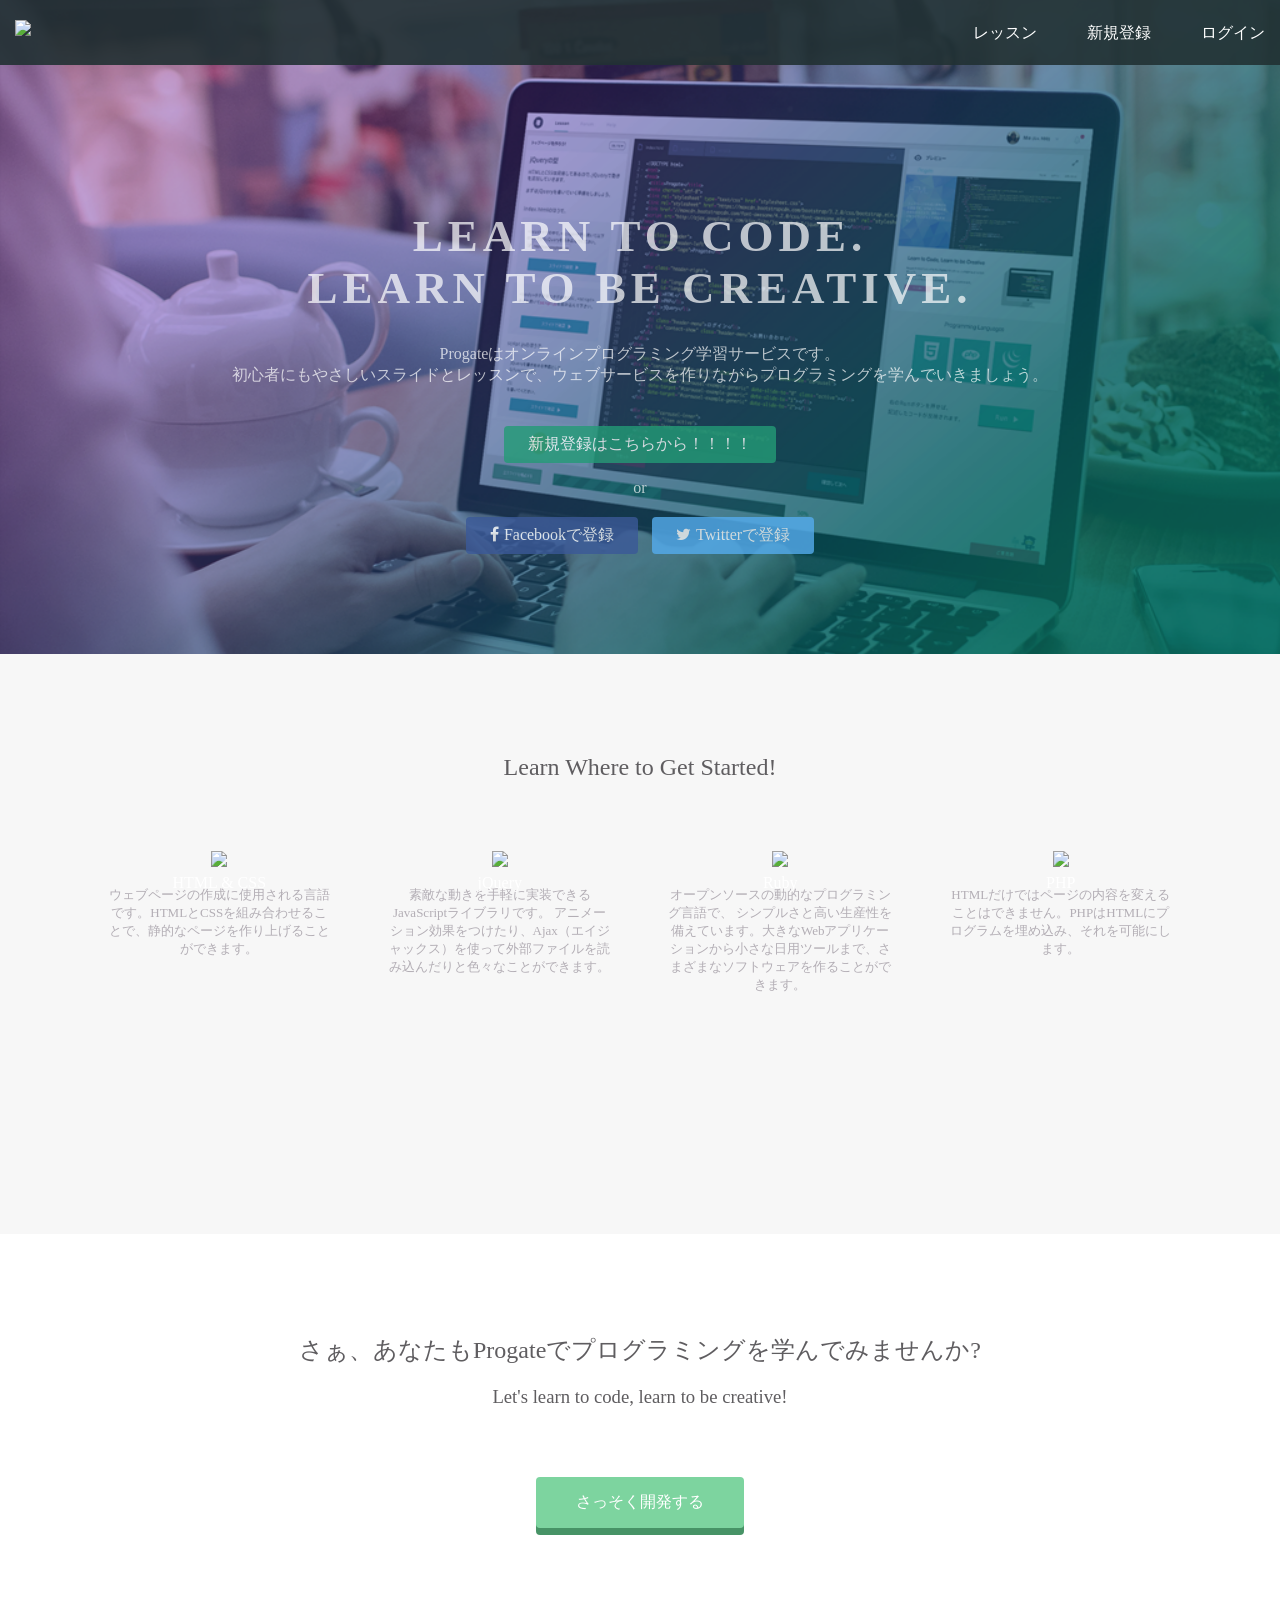
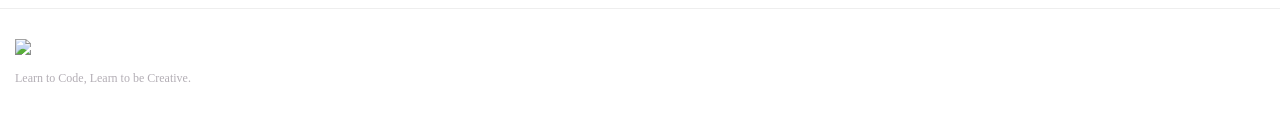
==== index.html @ eccff1e9 "Update index.html" ====
<!DOCTYPE html>
<html>
<head>
  <meta charset="utf-8">
  <meta name="viewport" content="width=device-width, initial-scale=1.0">
  <title>Progate</title>
  <link href="https://maxcdn.bootstrapcdn.com/font-awesome/4.7.0/css/font-awesome.min.css" rel="stylesheet" integrity="sha384-wvfXpqpZZVQGK6TAh5PVlGOfQNHSoD2xbE+QkPxCAFlNEevoEH3Sl0sibVcOQVnN" crossorigin="anonymous">
  <link rel="stylesheet" type="text/css" href="stylesheet.css">
</head>
<body>
  <header>
    <div class="container">
      <div class="header-left">
        <img class="logo" src="https://prog-8.com/images/html/advanced/main_logo.png">
      </div>
      <span class="fa fa-bars menu-icon"></span>
      <div class="header-right">
        <a href="#">レッスン</a>
        <a href="#">新規登録</a>
        <a href="#" class="login">ログイン</a>
      </div>
    </div>
  </header>
  <div class="top-wrapper">
    <div class="container">
      <h1>LEARN TO CODE.<br>LEARN TO BE CREATIVE.</h1>
      <p>Progateはオンラインプログラミング学習サービスです。<br>初心者にもやさしいスライドとレッスンで、ウェブサービスを作りながらプログラミングを学んでいきましょう。</p>
      <div class="btn-wrapper">
        <a href="#" class="btn signup">新規登録はこちらから！！！！</a>
        <p>or</p>
        <a href="#" class="btn facebook"><span class="fa fa-facebook"></span>Facebookで登録</a>
        <a href="#" class="btn twitter"><span class="fa fa-twitter"></span>Twitterで登録</a>
      </div>
    </div>
  </div>
  <div class="lesson-wrapper">
    <div class="container">
      <div class="heading">
        <h2>Learn Where to Get Started!</h2>
      </div>
      <div class="lessons">
        <div class="lesson">
          <div class="lesson-icon">
            <img src="https://prog-8.com/images/html/advanced/html.png">
            <p>HTML & CSS</p>
          </div>
          <p class="text-contents">ウェブページの作成に使用される言語です。HTMLとCSSを組み合わせることで、静的なページを作り上げることができます。</p>
        </div>
        <div class="lesson">
          <div class="lesson-icon">
            <img src="https://prog-8.com/images/html/advanced/jQuery.png">
            <p>jQuery</p>
          </div>
          <p class="text-contents">素敵な動きを手軽に実装できるJavaScriptライブラリです。 アニメーション効果をつけたり、Ajax（エイジャックス）を使って外部ファイルを読み込んだりと色々なことができます。</p>
        </div>
        <div class="lesson">
          <div class="lesson-icon">
            <img src="https://prog-8.com/images/html/advanced/ruby.png">
            <p>Ruby</p>
          </div>
          <p class="text-contents">オープンソースの動的なプログラミング言語で、 シンプルさと高い生産性を備えています。大きなWebアプリケーションから小さな日用ツールまで、さまざまなソフトウェアを作ることができます。</p>
        </div>
        <div class="lesson">
          <div class="lesson-icon">
            <img src="https://prog-8.com/images/html/advanced/php.png">
            <p>PHP</p>
          </div>
          <p class="text-contents">HTMLだけではページの内容を変えることはできません。PHPはHTMLにプログラムを埋め込み、それを可能にします。</p>
        </div>
      </div>
      <div class="clear"></div>
    </div>
  </div>
  <div class="message-wrapper">
    <div class="container">
      <div class="heading">
        <h2>さぁ、あなたもProgateでプログラミングを学んでみませんか?</h2>
        <h3>Let's learn to code, learn to be creative!</h3>
      </div>
      <span class="btn message">さっそく開発する</span>
    </div>
  </div>
  <footer>
    <div class="container">
      <img src="https://prog-8.com/images/html/advanced/footer_logo.png">
      <p>Learn to Code, Learn to be Creative.</p>
    </div>
  </footer>
</body>
</html>
---- stylesheet.css ----
* {
  box-sizing: border-box;
}

body {
  margin: 0;
  font-family: "Hiragino Kaku Gothic ProN";
}

a {
  text-decoration: none;
}

.container {
  width: 100%;
  padding: 0 15px;
  margin: 0 auto;
}

.top-wrapper {
  padding: 180px 0 100px 0;
  background-image: url(top.png);
  background-size: cover;
  color: white;
  text-align: center;
}

.top-wrapper h1 {
  opacity: 0.7;
  font-size: 45px;
  letter-spacing: 5px;
}

.top-wrapper p {
  opacity: 0.7;
  font-size: 16px;
  margin-bottom: 40px;
}

.btn-wrapper {
  text-align: center;
}

.btn-wrapper p {
  margin-bottom: 20px;
}

.signup {
  background-color: #239b76;
}

.facebook {
  background-color: #3b5998;
  margin-right: 10px;
}

.twitter {
  background-color: #55acee;
}

.btn {
  padding: 8px 24px;
  color: white;
  display: inline-block;
  opacity: 0.8;
  border-radius: 4px;
  text-align: center;
}

.btn:hover {
  opacity: 1;
}

.fa {
  margin-right: 5px;
}

header {
  height: 65px;
  width: 100%;
  background-color: rgba(34,49,52,0.9);
  position :fixed;
  top: 0;
  z-index: 10;
}

.logo {
  width: 124px;
  margin-top: 20px;
}

.header-left {
  float: left;
}

.header-right {
  float: right;
  margin-right: -25px;
}

.header-right a {
  line-height: 65px;
  padding: 0 25px;
  color: white;
  display: block;
  float: left;
  transition: all 0.5s;
}

.header-right a:hover {
  background-color: rgba(255,255,255,0.3);
}

.lesson-wrapper {
  height: 580px;
  padding-bottom: 80px;
  padding-left: 5%;
  padding-right: 5%;
  background-color: #f7f7f7;
  text-align: center;
}

.heading {
  padding-top: 80px;
  padding-bottom: 50px;
  color: #5f5d60;
}

.heading h2 {
  font-weight: normal;
}

.lesson {
  float: left;
  width: 25%;
}

.lesson-icon {
  position: relative;
}

.lesson-icon p {
  position: absolute;
  top: 37%;
  width: 100%;
  color: white;
}

.text-contents {
  width: 80%;
  display: inline-block;
  margin-top: 15px;
  font-size: 13px;
  color: #b3aeb5;
}

.heading h3 {
  font-weight: normal;
}

.message-wrapper {
  border-bottom: 1px solid #eee;
  padding-bottom: 80px;
  text-align: center;
}

.message {
  padding: 15px 40px;
  background-color: #5dca88;
  cursor: pointer;
  box-shadow: 0px 7px #1a7940;
}

.message:active {
  position: relative;
  top: 7px;
  box-shadow: none;
}

footer img {
  width: 125px;
}

footer p {
  color: #b3aeb5;
  font-size: 12px;
}

footer {
  padding-top: 30px;
  padding-bottom: 20px;
}

.menu-icon {
  color: white;
  float: right;
  font-size: 25px;
  padding: 21px 0;
  display: none;
}

.clear {
  clear: left;
}

@media all and (max-width: 1000px) {
  .lesson {
    width: 50%;
    margin-bottom: 50px;
  }

  .lesson-wrapper {
    height: 990px;
  }

  footer {
    text-align: center;
  }
}

@media all and (max-width: 750px) {
  .top-wrapper h1 {
    font-size: 32px;
  }

  .heading h2 {
    font-size: 20px;
  }
}

@media all and (max-width: 670px) {
  .header-right {
    display: none;
  }

  .menu-icon {
    display: block;
  }

  .top-wrapper .btn {
    width: 100%;
  }

  .twitter {
    margin-top: 10px;
  }

  .top-wrapper {
    text-align: left;
  }

  .top-wrapper h1 {
    font-size: 24px;
  }

  .top-wrapper p {
    font-size: 14px;
  }

  .lesson {
    width: 100%;
  }

  .lesson-wrapper {
    height: 1700px;
  }

  .message-wrapper .btn {
    width: 100%;
  }
}
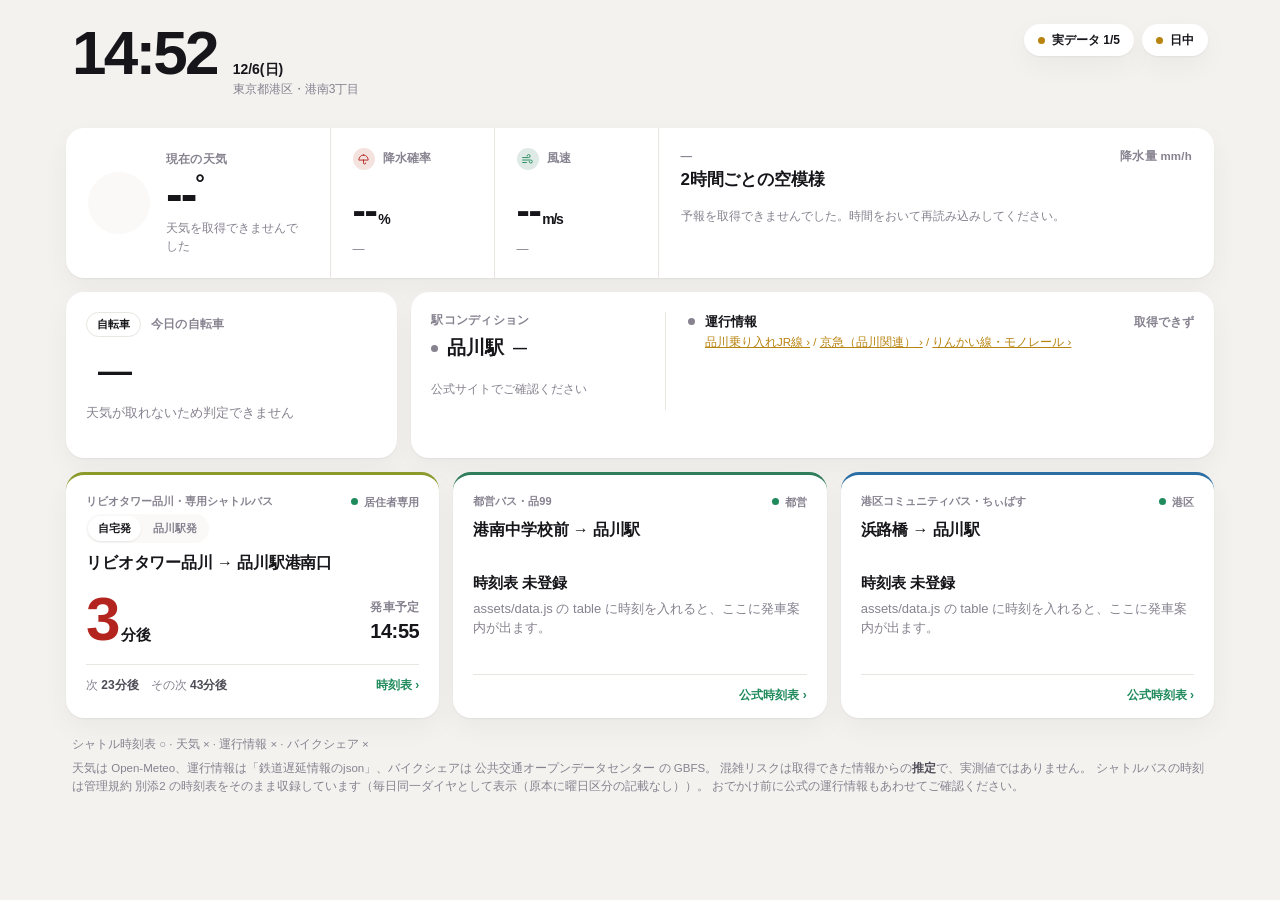
==== commit b0708659: "リビオタワー品川の生活ダッシュボードを追加 港南3丁目での朝の外出・帰宅の判断に使う一枚もののダッシュボードを サイトのトップに追加した。ビルド不要・APIキー不要の静的サイト。  - 天気（Open" ====
--- a/index.html
+++ b/index.html
@@ -1,90 +1,146 @@
 <!DOCTYPE html>
-<html>
+<html lang="ja">
 <head>
-  <meta charset="utf-8">
-  <meta name="viewport" content="width=device-width, initial-scale=1.0">
-  <title>Progate</title>
-  <link href="https://maxcdn.bootstrapcdn.com/font-awesome/4.7.0/css/font-awesome.min.css" rel="stylesheet" integrity="sha384-wvfXpqpZZVQGK6TAh5PVlGOfQNHSoD2xbE+QkPxCAFlNEevoEH3Sl0sibVcOQVnN" crossorigin="anonymous">
-  <link rel="stylesheet" type="text/css" href="stylesheet.css">
+<meta charset="utf-8">
+<meta name="viewport" content="width=device-width, initial-scale=1, viewport-fit=cover">
+<title>リビオタワー品川 ダッシュボード</title>
+<meta name="description" content="港南3丁目の天気・品川駅の運行状況・専用シャトルバスの発車案内をまとめたダッシュボード。">
+<meta name="theme-color" content="#f3f2ef" media="(prefers-color-scheme: light)">
+<meta name="theme-color" content="#141416" media="(prefers-color-scheme: dark)">
+<link rel="stylesheet" href="assets/style.css">
+<link rel="icon" href="data:image/svg+xml,<svg xmlns='http://www.w3.org/2000/svg' viewBox='0 0 100 100'><text y='.9em' font-size='90'>🚌</text></svg>">
 </head>
 <body>
-  <header>
-    <div class="container">
-      <div class="header-left">
-        <img class="logo" src="https://prog-8.com/images/html/advanced/main_logo.png">
-      </div>
-      <span class="fa fa-bars menu-icon"></span>
-      <div class="header-right">
-        <a href="#">レッスン</a>
-        <a href="#">新規登録</a>
-        <a href="#" class="login">ログイン</a>
+
+<div id="mock-banner" class="mock-banner" hidden>モックデータを表示中（?mock=1）— 実際の値ではありません</div>
+
+<main class="wrap">
+
+  <header class="topbar">
+    <div class="now">
+      <div class="clock" id="clock">--:--</div>
+      <div class="now-meta">
+        <div class="now-date" id="date">—</div>
+        <div class="now-place" id="place">—</div>
       </div>
     </div>
+    <div class="topbar-right">
+      <span class="pill" id="data-pill"><i class="dot dot-idle"></i><span id="data-pill-text">読み込み中</span></span>
+      <span class="pill" id="mode-pill"><i class="dot dot-mode"></i><span id="mode-pill-text">—</span></span>
+    </div>
   </header>
-  <div class="top-wrapper">
-    <div class="container">
-      <h1>LEARN TO CODE.<br>LEARN TO BE CREATIVE.</h1>
-      <p>Progateはオンラインプログラミング学習サービスです。<br>初心者にもやさしいスライドとレッスンで、ウェブサービスを作りながらプログラミングを学んでいきましょう。</p>
-      <div class="btn-wrapper">
-        <a href="#" class="btn signup">新規登録はこちらから！！！！</a>
-        <p>or</p>
-        <a href="#" class="btn facebook"><span class="fa fa-facebook"></span>Facebookで登録</a>
-        <a href="#" class="btn twitter"><span class="fa fa-twitter"></span>Twitterで登録</a>
-      </div>
-    </div>
-  </div>
-  <div class="lesson-wrapper">
-    <div class="container">
-      <div class="heading">
-        <h2>Learn Where to Get Started!</h2>
-      </div>
-      <div class="lessons">
-        <div class="lesson">
-          <div class="lesson-icon">
-            <img src="https://prog-8.com/images/html/advanced/html.png">
-            <p>HTML & CSS</p>
+
+  <div id="alert-slot"></div>
+
+  <!-- 天気 -->
+  <section class="card weather-card" id="weather-card" aria-labelledby="weather-h">
+    <h2 class="sr-only" id="weather-h">天気</h2>
+    <div class="weather-grid">
+
+      <div class="wx-now">
+        <div class="wx-icon" id="wx-icon"></div>
+        <div>
+          <div class="label">現在の天気</div>
+          <div class="temp-row">
+            <span class="temp" id="wx-temp">--</span><span class="deg">°</span>
           </div>
-          <p class="text-contents">ウェブページの作成に使用される言語です。HTMLとCSSを組み合わせることで、静的なページを作り上げることができます。</p>
-        </div>
-        <div class="lesson">
-          <div class="lesson-icon">
-            <img src="https://prog-8.com/images/html/advanced/jQuery.png">
-            <p>jQuery</p>
-          </div>
-          <p class="text-contents">素敵な動きを手軽に実装できるJavaScriptライブラリです。 アニメーション効果をつけたり、Ajax（エイジャックス）を使って外部ファイルを読み込んだりと色々なことができます。</p>
-        </div>
-        <div class="lesson">
-          <div class="lesson-icon">
-            <img src="https://prog-8.com/images/html/advanced/ruby.png">
-            <p>Ruby</p>
-          </div>
-          <p class="text-contents">オープンソースの動的なプログラミング言語で、 シンプルさと高い生産性を備えています。大きなWebアプリケーションから小さな日用ツールまで、さまざまなソフトウェアを作ることができます。</p>
-        </div>
-        <div class="lesson">
-          <div class="lesson-icon">
-            <img src="https://prog-8.com/images/html/advanced/php.png">
-            <p>PHP</p>
-          </div>
-          <p class="text-contents">HTMLだけではページの内容を変えることはできません。PHPはHTMLにプログラムを埋め込み、それを可能にします。</p>
+          <div class="sub" id="wx-desc">—</div>
+          <div class="chip" id="wx-uv" hidden></div>
         </div>
       </div>
-      <div class="clear"></div>
+
+      <div class="wx-metric">
+        <div class="metric-head"><i class="ico ico-rain" id="pop-ico"></i><span class="label">降水確率</span></div>
+        <div class="metric-value"><span id="wx-pop">--</span><span class="unit">%</span></div>
+        <div class="sub" id="wx-mm">—</div>
+      </div>
+
+      <div class="wx-metric">
+        <div class="metric-head"><i class="ico ico-wind"></i><span class="label">風速</span></div>
+        <div class="metric-value"><span id="wx-wind">--</span><span class="unit">m/s</span></div>
+        <div class="sub" id="wx-gust">—</div>
+      </div>
+
+      <div class="wx-hourly">
+        <div class="hourly-head">
+          <div>
+            <div class="label" id="hourly-place">—</div>
+            <div class="h-title">2時間ごとの空模様</div>
+          </div>
+          <div class="label">降水量 mm/h</div>
+        </div>
+        <div class="hourly-scroll"><div class="hourly" id="hourly"></div></div>
+      </div>
+
     </div>
+  </section>
+
+  <!-- 自転車 + 駅コンディション -->
+  <div class="split">
+    <section class="card bike-card" id="bike-card" aria-labelledby="bike-h">
+      <h2 class="sr-only" id="bike-h">自転車</h2>
+      <div class="bike-top">
+        <span class="tag" id="bike-tag">自転車</span>
+        <span class="label" id="bike-when">今日の自転車</span>
+      </div>
+      <div class="bike-verdict"><span class="bike-mark" id="bike-mark"></span><span id="bike-word">—</span></div>
+      <p class="bike-reason" id="bike-reason">判定中…</p>
+      <div class="bike-legs" id="bike-legs"></div>
+    </section>
+
+    <section class="card station-card" aria-labelledby="station-h">
+      <h2 class="sr-only" id="station-h">駅コンディション</h2>
+      <div class="station-grid">
+        <div class="station-left">
+          <div class="label">駅コンディション</div>
+          <div class="station-name"><i class="dot" id="station-dot"></i>品川駅 <b id="station-state">—</b></div>
+          <p class="sub" id="station-note">—</p>
+        </div>
+        <div class="station-lines" id="station-lines"></div>
+      </div>
+    </section>
   </div>
-  <div class="message-wrapper">
-    <div class="container">
-      <div class="heading">
-        <h2>さぁ、あなたもProgateでプログラミングを学んでみませんか?</h2>
-        <h3>Let's learn to code, learn to be creative!</h3>
+
+  <!-- バス -->
+  <section class="routes" id="routes" aria-label="バス発車案内"></section>
+
+  <!-- バイクシェア -->
+  <section class="card share-card" id="share-card" hidden aria-labelledby="share-h">
+    <div class="share-head">
+      <div>
+        <div class="label">ドコモ・バイクシェア</div>
+        <h2 class="h-title" id="share-h">近くのポート</h2>
       </div>
-      <span class="btn message">さっそく開発する</span>
+      <div class="label" id="share-updated"></div>
     </div>
+    <div class="ports" id="ports"></div>
+  </section>
+
+  <footer class="foot">
+    <p id="sources">—</p>
+    <p class="foot-note">
+      天気は Open-Meteo、運行情報は「鉄道遅延情報のjson」、バイクシェアは 公共交通オープンデータセンター の GBFS。
+      混雑リスクは取得できた情報からの<b>推定</b>で、実測値ではありません。
+      シャトルバスの時刻は管理規約 別添2 の時刻表をそのまま収録しています（<span id="shuttle-note"></span>）。
+      おでかけ前に公式の運行情報もあわせてご確認ください。
+    </p>
+  </footer>
+
+</main>
+
+<!-- 時刻表モーダル -->
+<div class="modal" id="modal" hidden>
+  <div class="modal-backdrop" data-close></div>
+  <div class="modal-box" role="dialog" aria-modal="true" aria-labelledby="modal-title">
+    <div class="modal-head">
+      <h2 id="modal-title">時刻表</h2>
+      <button class="modal-close" type="button" data-close aria-label="閉じる">×</button>
+    </div>
+    <div class="modal-body" id="modal-body"></div>
   </div>
-  <footer>
-    <div class="container">
-      <img src="https://prog-8.com/images/html/advanced/footer_logo.png">
-      <p>Learn to Code, Learn to be Creative.</p>
-    </div>
-  </footer>
+</div>
+
+<script src="assets/data.js"></script>
+<script src="assets/app.js"></script>
 </body>
 </html>
--- a/assets/style.css
+++ b/assets/style.css
@@ -0,0 +1,445 @@
+/* リビオタワー品川 ダッシュボード */
+
+:root {
+  --bg: #f3f2ef;
+  --card: #ffffff;
+  --card-2: #faf9f7;
+  --line: #e8e6e1;
+  --ink: #16151a;
+  --ink-2: #4d4b55;
+  --muted: #86828f;
+  --green: #1f8a5b;
+  --blue: #3d6f96;
+  --amber: #b8830f;
+  --red: #b3241f;
+  --deep: #5d201d;
+  --deep-ink: #f6e9e6;
+  --shadow: 0 1px 2px rgba(20,18,25,.05), 0 10px 28px rgba(20,18,25,.045);
+  --r: 18px;
+  --tabular: "tnum" 1, "lnum" 1;
+}
+
+@media (prefers-color-scheme: dark) {
+  :root:not([data-theme="light"]) {
+    --bg: #141416;
+    --card: #1d1d20;
+    --card-2: #232326;
+    --line: #2e2e33;
+    --ink: #f2f1ef;
+    --ink-2: #c3c1c9;
+    --muted: #8d8a95;
+    --green: #4bbd88;
+    --blue: #7aaed6;
+    --amber: #e0ab44;
+    --red: #f0776f;
+    --deep: #4a1a17;
+    --deep-ink: #fbe7e4;
+    --shadow: 0 1px 2px rgba(0,0,0,.4), 0 10px 28px rgba(0,0,0,.28);
+  }
+}
+
+* { box-sizing: border-box; }
+
+[hidden] { display: none !important; }
+
+html { -webkit-text-size-adjust: 100%; }
+
+body {
+  margin: 0;
+  background: var(--bg);
+  color: var(--ink);
+  font-family: -apple-system, BlinkMacSystemFont, "Helvetica Neue", "Hiragino Sans",
+               "Hiragino Kaku Gothic ProN", "Noto Sans JP", "Yu Gothic UI", Meiryo, sans-serif;
+  font-size: 14px;
+  line-height: 1.5;
+  -webkit-font-smoothing: antialiased;
+}
+
+.sr-only {
+  position: absolute; width: 1px; height: 1px; padding: 0; margin: -1px;
+  overflow: hidden; clip: rect(0 0 0 0); white-space: nowrap; border: 0;
+}
+
+.wrap {
+  max-width: 1180px;
+  margin: 0 auto;
+  padding: 20px 16px 40px;
+  padding-left: max(16px, env(safe-area-inset-left));
+  padding-right: max(16px, env(safe-area-inset-right));
+  display: flex;
+  flex-direction: column;
+  gap: 14px;
+}
+
+.card {
+  background: var(--card);
+  border-radius: var(--r);
+  box-shadow: var(--shadow);
+  padding: 20px;
+}
+
+.label {
+  font-size: 11.5px;
+  font-weight: 600;
+  color: var(--muted);
+  letter-spacing: .02em;
+}
+
+.sub { font-size: 12px; color: var(--muted); }
+
+.h-title { font-size: 17px; font-weight: 700; margin: 2px 0 0; letter-spacing: -.01em; }
+
+/* ---------- モックバナー ---------- */
+.mock-banner {
+  background: var(--amber);
+  color: #fff;
+  text-align: center;
+  padding: 7px 12px;
+  font-size: 12px;
+  font-weight: 700;
+}
+
+/* ---------- トップバー ---------- */
+.topbar {
+  display: flex;
+  align-items: flex-start;
+  justify-content: space-between;
+  gap: 16px;
+  flex-wrap: wrap;
+  padding: 4px 6px 0;
+}
+
+.now { display: flex; align-items: baseline; gap: 16px; min-width: 0; }
+
+.clock {
+  font-size: clamp(44px, 8vw, 62px);
+  font-weight: 800;
+  line-height: .95;
+  letter-spacing: -.045em;
+  font-variant-numeric: tabular-nums;
+  font-feature-settings: var(--tabular);
+}
+
+.now-meta { padding-bottom: 2px; }
+.now-date { font-size: 14px; font-weight: 700; }
+.now-place { font-size: 12px; color: var(--muted); }
+
+.topbar-right { display: flex; gap: 8px; align-items: center; flex-wrap: wrap; }
+
+.pill {
+  display: inline-flex;
+  align-items: center;
+  gap: 7px;
+  background: var(--card);
+  border-radius: 999px;
+  padding: 7px 14px;
+  font-size: 12px;
+  font-weight: 700;
+  box-shadow: var(--shadow);
+  white-space: nowrap;
+}
+
+.dot { width: 7px; height: 7px; border-radius: 50%; background: var(--muted); flex: none; }
+.dot-ok { background: var(--green); }
+.dot-warn { background: var(--amber); }
+.dot-bad { background: var(--red); }
+.dot-mode { background: var(--amber); }
+
+/* ---------- アラート ---------- */
+.alert {
+  background: var(--deep);
+  color: var(--deep-ink);
+  border-radius: var(--r);
+  padding: 20px 24px;
+  display: flex;
+  gap: 20px;
+  align-items: center;
+  flex-wrap: wrap;
+}
+
+.alert-mark {
+  width: 40px; height: 40px; flex: none;
+  border-radius: 50%;
+  border: 1.5px solid rgba(255,255,255,.5);
+  display: grid; place-items: center;
+  font-size: 20px; font-weight: 700;
+}
+
+.alert-main { flex: 1 1 300px; min-width: 0; }
+.alert-kicker { font-size: 12px; font-weight: 700; opacity: .8; }
+.alert-title { font-size: clamp(20px, 3vw, 26px); font-weight: 800; margin: 2px 0 10px; letter-spacing: -.01em; }
+.alert-tags { display: flex; gap: 8px; flex-wrap: wrap; }
+.alert-tag {
+  font-size: 11.5px; font-weight: 600;
+  background: rgba(255,255,255,.13);
+  padding: 5px 11px; border-radius: 999px;
+}
+.alert-aside { flex: 0 1 260px; }
+.alert-aside .label { color: rgba(255,255,255,.65); }
+.alert-aside b { font-size: 15px; display: block; margin-top: 3px; }
+
+/* ---------- 天気 ---------- */
+.weather-card { padding: 0; overflow: hidden; }
+
+.weather-grid {
+  display: grid;
+  grid-template-columns: minmax(230px, 1fr) minmax(130px, .62fr) minmax(130px, .62fr) minmax(340px, 2.1fr);
+}
+
+.weather-grid > * { padding: 20px 22px; border-right: 1px solid var(--line); }
+.weather-grid > *:last-child { border-right: 0; }
+
+.wx-now { display: flex; align-items: center; gap: 16px; }
+
+.wx-icon {
+  width: 62px; height: 62px; flex: none;
+  border-radius: 50%;
+  display: grid; place-items: center;
+  background: var(--card-2);
+}
+.wx-icon svg { width: 34px; height: 34px; }
+
+.metric-head { display: flex; align-items: center; gap: 8px; }
+
+.ico { width: 22px; height: 22px; border-radius: 50%; display: inline-grid; place-items: center; flex: none; }
+.ico svg { width: 13px; height: 13px; }
+.ico-rain { background: #f4e2df; color: var(--red); }
+.ico-wind { background: #dfeae6; color: var(--green); }
+@media (prefers-color-scheme: dark) {
+  :root:not([data-theme="light"]) .ico-rain { background: #3a2320; }
+  :root:not([data-theme="light"]) .ico-wind { background: #1e332c; }
+}
+
+.metric-value {
+  display: flex; align-items: baseline; gap: 2px;
+  margin-top: 10px;
+  font-size: clamp(30px, 4vw, 40px);
+  font-weight: 800;
+  letter-spacing: -.035em;
+  font-variant-numeric: tabular-nums;
+}
+.metric-value .unit { font-size: 14px; font-weight: 700; }
+.metric-value.is-high { color: var(--red); }
+.metric-value.is-mid { color: var(--amber); }
+
+.hourly-head { display: flex; justify-content: space-between; align-items: flex-start; gap: 12px; margin-bottom: 14px; }
+
+.hourly-scroll { overflow-x: auto; margin: 0 -22px; padding: 0 22px; scrollbar-width: thin; }
+.hourly { display: grid; grid-auto-flow: column; grid-auto-columns: minmax(52px, 1fr); gap: 4px; }
+
+.hr { text-align: center; }
+.hr-time { font-size: 12px; font-weight: 700; color: var(--ink-2); }
+.hr-icon { width: 34px; height: 34px; margin: 7px auto 6px; border-radius: 50%; background: var(--card-2); display: grid; place-items: center; }
+.hr-icon svg { width: 19px; height: 19px; }
+.hr-pop { font-size: 12px; font-weight: 700; color: var(--blue); }
+.hr-pop.is-high { color: var(--red); }
+.hr-pop.is-mid { color: var(--amber); }
+.hr-mm { font-size: 12px; font-weight: 700; color: var(--blue); margin-top: 3px; }
+.hr-mm.is-high { color: var(--red); }
+.hr.is-now .hr-time { color: var(--ink); }
+.hr.is-now .hr-icon { outline: 2px solid var(--line); }
+
+/* 天気アイコンの色づけ */
+.t-rain  { background: #3d6f96; color: #fff; }
+.t-snow  { background: #e6edf2; color: #4b7f9e; }
+.t-clear { background: #f6ead0; color: #b8830f; }
+.t-cloud { background: #eceae6; color: #6f6c78; }
+@media (prefers-color-scheme: dark) {
+  :root:not([data-theme="light"]) .t-clear { background: #3a3122; color: #e0ab44; }
+  :root:not([data-theme="light"]) .t-cloud { background: #2a2a2e; color: #b0adb8; }
+  :root:not([data-theme="light"]) .t-snow  { background: #23303a; color: #9dc4dd; }
+}
+
+.temp-row { display: flex; align-items: flex-start; line-height: 1; }
+.temp {
+  font-size: clamp(38px, 5vw, 50px);
+  font-weight: 800;
+  letter-spacing: -.04em;
+  font-variant-numeric: tabular-nums;
+}
+.deg { font-size: 24px; font-weight: 700; margin-top: 2px; }
+
+.chip {
+  display: inline-block;
+  margin-top: 7px;
+  font-size: 11px; font-weight: 600;
+  border: 1px solid var(--line);
+  border-radius: 999px;
+  padding: 3px 9px;
+  color: var(--muted);
+}
+
+/* ---------- 自転車 + 駅 ---------- */
+.split { display: grid; grid-template-columns: minmax(240px, .95fr) minmax(320px, 2.3fr); gap: 14px; }
+
+.bike-card { display: flex; flex-direction: column; gap: 8px; }
+.bike-card.is-avoid { background: var(--deep); color: var(--deep-ink); }
+.bike-card.is-avoid .label,
+.bike-card.is-avoid .bike-reason { color: rgba(255,255,255,.72); }
+
+.bike-top { display: flex; align-items: center; gap: 10px; }
+.tag {
+  font-size: 11px; font-weight: 700;
+  border: 1px solid var(--line);
+  border-radius: 999px; padding: 3px 10px;
+}
+.bike-card.is-avoid .tag { border-color: rgba(255,255,255,.35); }
+
+.bike-verdict { display: flex; align-items: center; gap: 12px; font-size: clamp(26px, 4vw, 34px); font-weight: 800; letter-spacing: -.02em; }
+.bike-mark { font-size: 30px; line-height: 1; }
+.bike-card.is-ok .bike-verdict { color: var(--green); }
+.bike-card.is-caution .bike-verdict { color: var(--amber); }
+
+.bike-reason { margin: 0; font-size: 12.5px; color: var(--muted); }
+
+.bike-legs { display: flex; gap: 8px; flex-wrap: wrap; margin-top: auto; padding-top: 8px; }
+.leg {
+  font-size: 12px; font-weight: 700;
+  border: 1px solid var(--line);
+  border-radius: 999px; padding: 4px 11px;
+  display: inline-flex; gap: 6px; align-items: center;
+}
+.bike-card.is-avoid .leg { border-color: rgba(255,255,255,.28); }
+
+/* ---------- 駅 ---------- */
+.station-grid { display: grid; grid-template-columns: minmax(180px, .8fr) minmax(280px, 2fr); gap: 22px; }
+.station-left { display: flex; flex-direction: column; justify-content: center; gap: 5px; }
+.station-name { font-size: 19px; font-weight: 800; display: flex; align-items: center; gap: 9px; letter-spacing: -.01em; }
+.station-name b { font-size: 14px; font-weight: 700; }
+.station-name b.is-bad { color: var(--red); }
+.station-name b.is-warn { color: var(--amber); }
+.station-name b.is-ok { color: var(--green); }
+
+.station-lines { border-left: 1px solid var(--line); padding-left: 22px; display: flex; flex-direction: column; gap: 12px; }
+.line-row { display: flex; gap: 10px; align-items: flex-start; }
+.line-row .dot { margin-top: 6px; }
+.line-main { flex: 1; min-width: 0; }
+.line-head { display: flex; justify-content: space-between; gap: 12px; align-items: baseline; }
+.line-name { font-size: 13px; font-weight: 700; }
+.line-state { font-size: 12px; font-weight: 700; white-space: nowrap; }
+.line-state.is-bad { color: var(--red); }
+.line-state.is-warn { color: var(--amber); }
+.line-state.is-ok { color: var(--muted); }
+.line-detail { font-size: 11.5px; color: var(--amber); margin: 2px 0 0; }
+.line-detail a { color: inherit; }
+
+/* ---------- バス ---------- */
+.routes { display: grid; grid-template-columns: repeat(auto-fit, minmax(290px, 1fr)); gap: 14px; }
+
+.route {
+  background: var(--card);
+  border-radius: var(--r);
+  box-shadow: var(--shadow);
+  border-top: 3px solid var(--accent, var(--line));
+  padding: 18px 20px 14px;
+  display: flex;
+  flex-direction: column;
+  gap: 4px;
+}
+
+.route-head { display: flex; justify-content: space-between; gap: 12px; align-items: baseline; }
+.route-badge { font-size: 11px; font-weight: 700; color: var(--muted); display: inline-flex; align-items: center; gap: 6px; }
+.route-title { font-size: 16px; font-weight: 700; margin: 4px 0 12px; letter-spacing: -.01em; }
+
+.route-body { display: flex; align-items: flex-end; justify-content: space-between; gap: 14px; }
+.countdown { display: flex; align-items: baseline; gap: 4px; }
+.countdown b {
+  font-size: clamp(48px, 7vw, 62px);
+  font-weight: 800;
+  line-height: .9;
+  letter-spacing: -.05em;
+  font-variant-numeric: tabular-nums;
+}
+.countdown span { font-size: 15px; font-weight: 700; }
+.countdown.is-soon b { color: var(--red); }
+
+.route-when { text-align: right; }
+.route-when .label { display: block; }
+.route-when b { font-size: 20px; font-weight: 800; font-variant-numeric: tabular-nums; letter-spacing: -.02em; }
+
+.route-foot {
+  display: flex; justify-content: space-between; gap: 12px; align-items: center;
+  border-top: 1px solid var(--line);
+  margin-top: 14px; padding-top: 11px;
+  font-size: 12px; color: var(--muted);
+}
+.route-foot b { color: var(--ink-2); font-variant-numeric: tabular-nums; }
+.route-link { color: var(--green); font-weight: 700; text-decoration: none; background: none; border: 0; cursor: pointer; font-size: 12px; font-family: inherit; padding: 0; }
+.route-link:hover { text-decoration: underline; }
+
+.route-empty { font-size: 13px; color: var(--muted); padding: 14px 0 18px; }
+.route-empty b { display: block; color: var(--ink); font-size: 15px; margin-bottom: 4px; }
+
+.dirs { align-self: flex-start; display: inline-flex; background: var(--card-2); border-radius: 999px; padding: 2px; gap: 2px; }
+.dirs button {
+  border: 0; background: none; cursor: pointer;
+  font: inherit; font-size: 11px; font-weight: 700; color: var(--muted);
+  padding: 4px 10px; border-radius: 999px;
+}
+.dirs button[aria-pressed="true"] { background: var(--card); color: var(--ink); box-shadow: 0 1px 2px rgba(0,0,0,.08); }
+
+/* ---------- バイクシェア ---------- */
+.share-head { display: flex; justify-content: space-between; align-items: flex-start; gap: 12px; margin-bottom: 14px; }
+.ports { display: grid; grid-template-columns: repeat(auto-fit, minmax(210px, 1fr)); gap: 12px; }
+.port { border: 1px solid var(--line); border-radius: 14px; padding: 13px 15px; }
+.port-name { font-size: 12px; font-weight: 700; display: flex; align-items: center; gap: 7px; margin-bottom: 10px; }
+.port-name .tag { font-size: 10px; padding: 2px 7px; }
+.port-nums { display: flex; gap: 26px; }
+.port-num b { font-size: 26px; font-weight: 800; letter-spacing: -.03em; font-variant-numeric: tabular-nums; display: block; line-height: 1.1; }
+.port-num.is-low b { color: var(--red); }
+.port-foot { font-size: 11px; color: var(--muted); margin-top: 9px; }
+
+/* ---------- フッター ---------- */
+.foot { color: var(--muted); font-size: 11.5px; padding: 4px 6px; }
+.foot p { margin: 0 0 6px; }
+.foot b { color: var(--ink-2); }
+.foot-note { line-height: 1.6; }
+
+/* ---------- モーダル ---------- */
+.modal { position: fixed; inset: 0; z-index: 50; display: grid; place-items: center; padding: 16px; }
+.modal-backdrop { position: absolute; inset: 0; background: rgba(20,18,25,.45); }
+.modal-box {
+  position: relative;
+  background: var(--card);
+  border-radius: var(--r);
+  box-shadow: 0 20px 60px rgba(0,0,0,.3);
+  width: min(620px, 100%);
+  max-height: min(80vh, 720px);
+  display: flex; flex-direction: column;
+}
+.modal-head { display: flex; justify-content: space-between; align-items: center; gap: 12px; padding: 18px 20px 12px; border-bottom: 1px solid var(--line); }
+.modal-head h2 { font-size: 16px; margin: 0; }
+.modal-close { border: 0; background: none; font-size: 24px; line-height: 1; cursor: pointer; color: var(--muted); padding: 0 4px; }
+.modal-body { overflow-y: auto; padding: 16px 20px 22px; }
+
+.tt { width: 100%; border-collapse: collapse; font-variant-numeric: tabular-nums; }
+.tt caption { text-align: left; font-size: 12px; font-weight: 700; color: var(--muted); padding: 12px 0 8px; }
+.tt th, .tt td { border-bottom: 1px solid var(--line); padding: 7px 8px; text-align: left; vertical-align: baseline; }
+.tt th { width: 54px; font-size: 13px; font-weight: 800; color: var(--muted); }
+.tt td { font-size: 14px; letter-spacing: .04em; }
+.tt .mnow { background: var(--card-2); border-radius: 5px; padding: 1px 4px; font-weight: 800; }
+
+/* ---------- レスポンシブ ---------- */
+@media (max-width: 1080px) {
+  .weather-grid { grid-template-columns: minmax(220px, 1.2fr) 1fr 1fr; }
+  .wx-hourly { grid-column: 1 / -1; border-top: 1px solid var(--line); border-right: 0; }
+  .split { grid-template-columns: 1fr; }
+}
+
+@media (max-width: 760px) {
+  .wrap { padding: 14px 12px 32px; gap: 12px; }
+  .card { padding: 16px; }
+  .weather-grid { grid-template-columns: 1fr 1fr; }
+  .wx-now { grid-column: 1 / -1; border-right: 0; border-bottom: 1px solid var(--line); }
+  .weather-grid > *:nth-child(3) { border-right: 0; }
+  .station-grid { grid-template-columns: 1fr; gap: 16px; }
+  .station-lines { border-left: 0; border-top: 1px solid var(--line); padding-left: 0; padding-top: 16px; }
+  .topbar { padding: 0; }
+  .now { gap: 12px; }
+  .alert { padding: 16px 18px; gap: 14px; }
+  .alert-mark { width: 32px; height: 32px; font-size: 17px; }
+}
+
+@media (prefers-reduced-motion: no-preference) {
+  .route, .card { transition: box-shadow .2s ease; }
+}
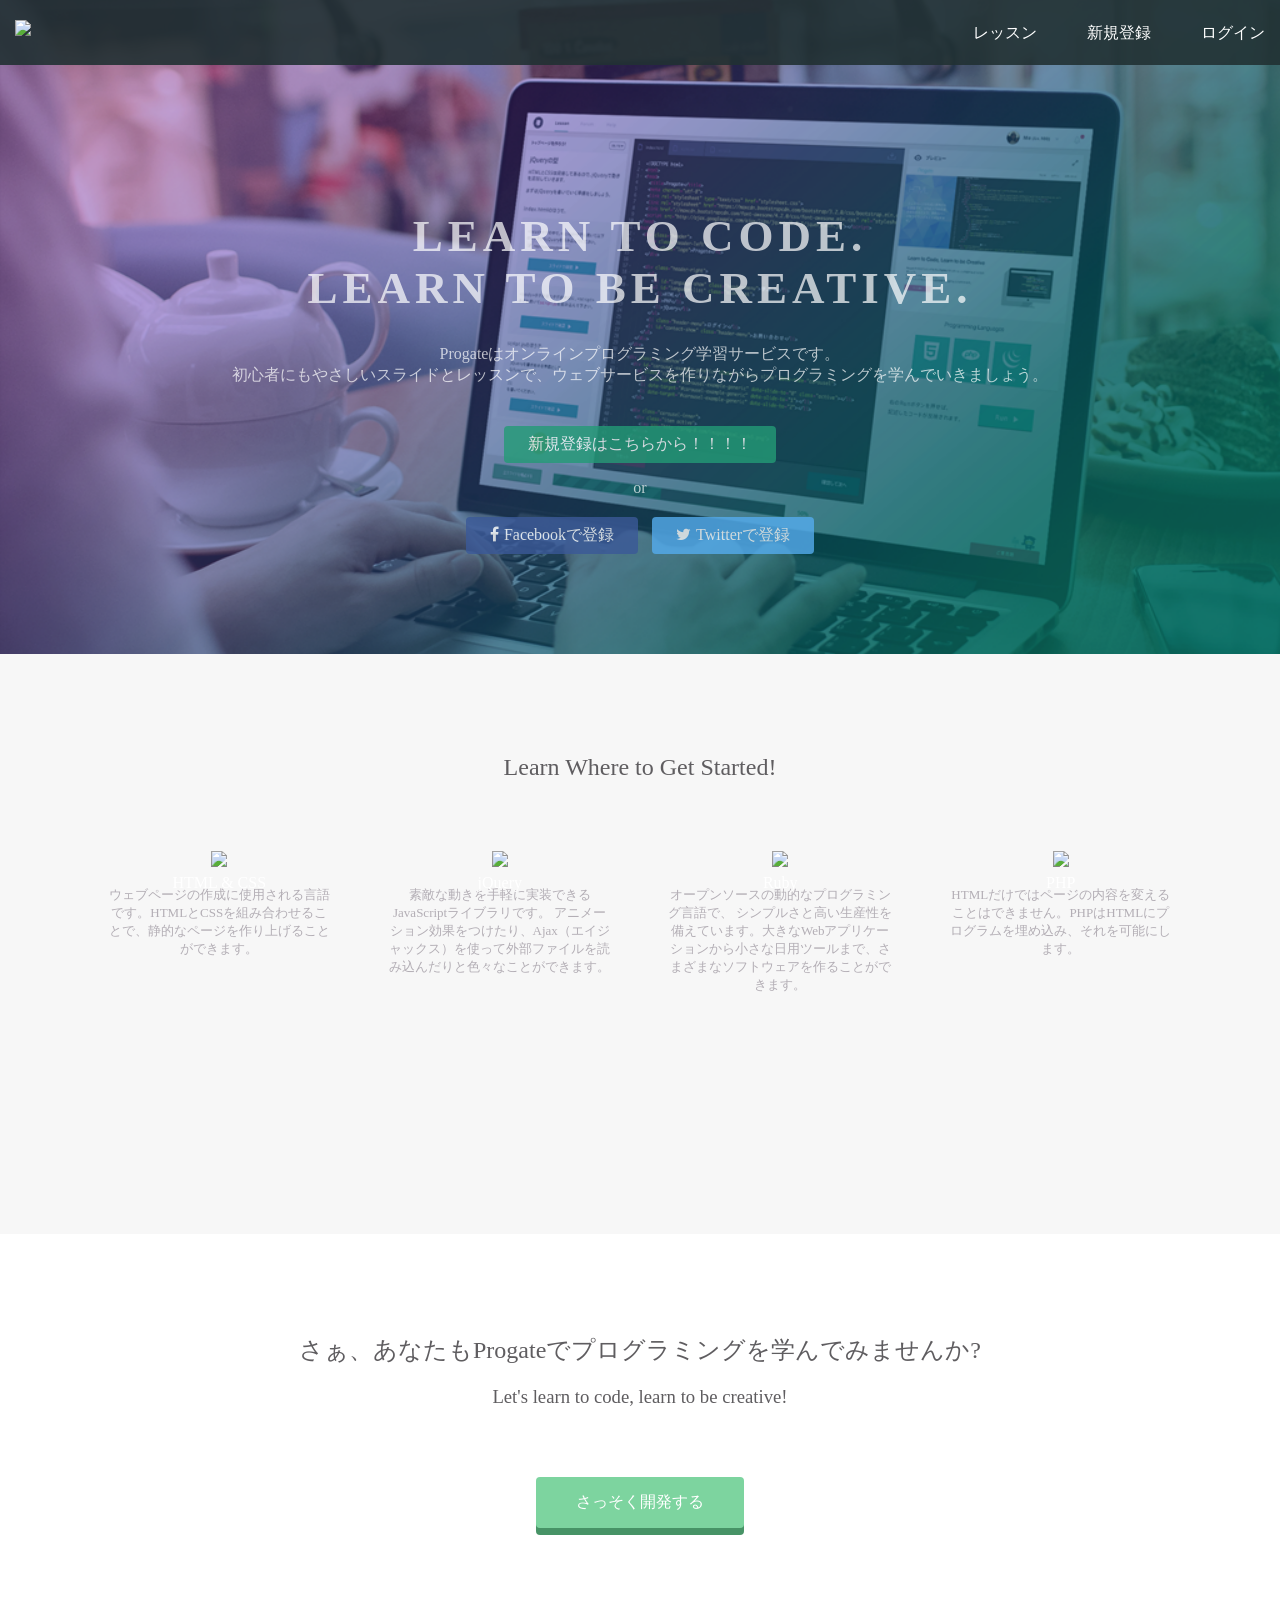
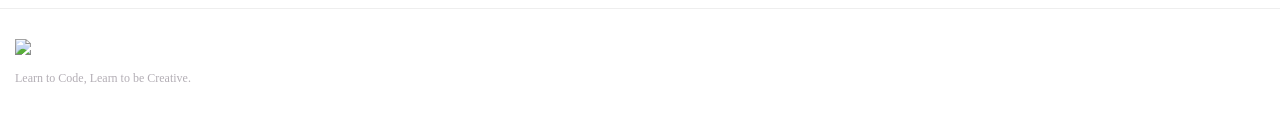
==== commit f264580c: "Vercel 配信用に構成を変更し、ルートを元の Progate ページに戻す ダッシュボードの公開先を Vercel に変えるため、配置を整理した。  - ダッシュボードを dashboard/ に" ====
--- a/index.html
+++ b/index.html
@@ -1,146 +1,90 @@
 <!DOCTYPE html>
-<html lang="ja">
+<html>
 <head>
-<meta charset="utf-8">
-<meta name="viewport" content="width=device-width, initial-scale=1, viewport-fit=cover">
-<title>リビオタワー品川 ダッシュボード</title>
-<meta name="description" content="港南3丁目の天気・品川駅の運行状況・専用シャトルバスの発車案内をまとめたダッシュボード。">
-<meta name="theme-color" content="#f3f2ef" media="(prefers-color-scheme: light)">
-<meta name="theme-color" content="#141416" media="(prefers-color-scheme: dark)">
-<link rel="stylesheet" href="assets/style.css">
-<link rel="icon" href="data:image/svg+xml,<svg xmlns='http://www.w3.org/2000/svg' viewBox='0 0 100 100'><text y='.9em' font-size='90'>🚌</text></svg>">
+  <meta charset="utf-8">
+  <meta name="viewport" content="width=device-width, initial-scale=1.0">
+  <title>Progate</title>
+  <link href="https://maxcdn.bootstrapcdn.com/font-awesome/4.7.0/css/font-awesome.min.css" rel="stylesheet" integrity="sha384-wvfXpqpZZVQGK6TAh5PVlGOfQNHSoD2xbE+QkPxCAFlNEevoEH3Sl0sibVcOQVnN" crossorigin="anonymous">
+  <link rel="stylesheet" type="text/css" href="stylesheet.css">
 </head>
 <body>
-
-<div id="mock-banner" class="mock-banner" hidden>モックデータを表示中（?mock=1）— 実際の値ではありません</div>
-
-<main class="wrap">
-
-  <header class="topbar">
-    <div class="now">
-      <div class="clock" id="clock">--:--</div>
-      <div class="now-meta">
-        <div class="now-date" id="date">—</div>
-        <div class="now-place" id="place">—</div>
+  <header>
+    <div class="container">
+      <div class="header-left">
+        <img class="logo" src="https://prog-8.com/images/html/advanced/main_logo.png">
+      </div>
+      <span class="fa fa-bars menu-icon"></span>
+      <div class="header-right">
+        <a href="#">レッスン</a>
+        <a href="#">新規登録</a>
+        <a href="#" class="login">ログイン</a>
       </div>
     </div>
-    <div class="topbar-right">
-      <span class="pill" id="data-pill"><i class="dot dot-idle"></i><span id="data-pill-text">読み込み中</span></span>
-      <span class="pill" id="mode-pill"><i class="dot dot-mode"></i><span id="mode-pill-text">—</span></span>
+  </header>
+  <div class="top-wrapper">
+    <div class="container">
+      <h1>LEARN TO CODE.<br>LEARN TO BE CREATIVE.</h1>
+      <p>Progateはオンラインプログラミング学習サービスです。<br>初心者にもやさしいスライドとレッスンで、ウェブサービスを作りながらプログラミングを学んでいきましょう。</p>
+      <div class="btn-wrapper">
+        <a href="#" class="btn signup">新規登録はこちらから！！！！</a>
+        <p>or</p>
+        <a href="#" class="btn facebook"><span class="fa fa-facebook"></span>Facebookで登録</a>
+        <a href="#" class="btn twitter"><span class="fa fa-twitter"></span>Twitterで登録</a>
+      </div>
     </div>
-  </header>
-
-  <div id="alert-slot"></div>
-
-  <!-- 天気 -->
-  <section class="card weather-card" id="weather-card" aria-labelledby="weather-h">
-    <h2 class="sr-only" id="weather-h">天気</h2>
-    <div class="weather-grid">
-
-      <div class="wx-now">
-        <div class="wx-icon" id="wx-icon"></div>
-        <div>
-          <div class="label">現在の天気</div>
-          <div class="temp-row">
-            <span class="temp" id="wx-temp">--</span><span class="deg">°</span>
+  </div>
+  <div class="lesson-wrapper">
+    <div class="container">
+      <div class="heading">
+        <h2>Learn Where to Get Started!</h2>
+      </div>
+      <div class="lessons">
+        <div class="lesson">
+          <div class="lesson-icon">
+            <img src="https://prog-8.com/images/html/advanced/html.png">
+            <p>HTML & CSS</p>
           </div>
-          <div class="sub" id="wx-desc">—</div>
-          <div class="chip" id="wx-uv" hidden></div>
+          <p class="text-contents">ウェブページの作成に使用される言語です。HTMLとCSSを組み合わせることで、静的なページを作り上げることができます。</p>
+        </div>
+        <div class="lesson">
+          <div class="lesson-icon">
+            <img src="https://prog-8.com/images/html/advanced/jQuery.png">
+            <p>jQuery</p>
+          </div>
+          <p class="text-contents">素敵な動きを手軽に実装できるJavaScriptライブラリです。 アニメーション効果をつけたり、Ajax（エイジャックス）を使って外部ファイルを読み込んだりと色々なことができます。</p>
+        </div>
+        <div class="lesson">
+          <div class="lesson-icon">
+            <img src="https://prog-8.com/images/html/advanced/ruby.png">
+            <p>Ruby</p>
+          </div>
+          <p class="text-contents">オープンソースの動的なプログラミング言語で、 シンプルさと高い生産性を備えています。大きなWebアプリケーションから小さな日用ツールまで、さまざまなソフトウェアを作ることができます。</p>
+        </div>
+        <div class="lesson">
+          <div class="lesson-icon">
+            <img src="https://prog-8.com/images/html/advanced/php.png">
+            <p>PHP</p>
+          </div>
+          <p class="text-contents">HTMLだけではページの内容を変えることはできません。PHPはHTMLにプログラムを埋め込み、それを可能にします。</p>
         </div>
       </div>
-
-      <div class="wx-metric">
-        <div class="metric-head"><i class="ico ico-rain" id="pop-ico"></i><span class="label">降水確率</span></div>
-        <div class="metric-value"><span id="wx-pop">--</span><span class="unit">%</span></div>
-        <div class="sub" id="wx-mm">—</div>
+      <div class="clear"></div>
+    </div>
+  </div>
+  <div class="message-wrapper">
+    <div class="container">
+      <div class="heading">
+        <h2>さぁ、あなたもProgateでプログラミングを学んでみませんか?</h2>
+        <h3>Let's learn to code, learn to be creative!</h3>
       </div>
-
-      <div class="wx-metric">
-        <div class="metric-head"><i class="ico ico-wind"></i><span class="label">風速</span></div>
-        <div class="metric-value"><span id="wx-wind">--</span><span class="unit">m/s</span></div>
-        <div class="sub" id="wx-gust">—</div>
-      </div>
-
-      <div class="wx-hourly">
-        <div class="hourly-head">
-          <div>
-            <div class="label" id="hourly-place">—</div>
-            <div class="h-title">2時間ごとの空模様</div>
-          </div>
-          <div class="label">降水量 mm/h</div>
-        </div>
-        <div class="hourly-scroll"><div class="hourly" id="hourly"></div></div>
-      </div>
-
+      <span class="btn message">さっそく開発する</span>
     </div>
-  </section>
-
-  <!-- 自転車 + 駅コンディション -->
-  <div class="split">
-    <section class="card bike-card" id="bike-card" aria-labelledby="bike-h">
-      <h2 class="sr-only" id="bike-h">自転車</h2>
-      <div class="bike-top">
-        <span class="tag" id="bike-tag">自転車</span>
-        <span class="label" id="bike-when">今日の自転車</span>
-      </div>
-      <div class="bike-verdict"><span class="bike-mark" id="bike-mark"></span><span id="bike-word">—</span></div>
-      <p class="bike-reason" id="bike-reason">判定中…</p>
-      <div class="bike-legs" id="bike-legs"></div>
-    </section>
-
-    <section class="card station-card" aria-labelledby="station-h">
-      <h2 class="sr-only" id="station-h">駅コンディション</h2>
-      <div class="station-grid">
-        <div class="station-left">
-          <div class="label">駅コンディション</div>
-          <div class="station-name"><i class="dot" id="station-dot"></i>品川駅 <b id="station-state">—</b></div>
-          <p class="sub" id="station-note">—</p>
-        </div>
-        <div class="station-lines" id="station-lines"></div>
-      </div>
-    </section>
   </div>
-
-  <!-- バス -->
-  <section class="routes" id="routes" aria-label="バス発車案内"></section>
-
-  <!-- バイクシェア -->
-  <section class="card share-card" id="share-card" hidden aria-labelledby="share-h">
-    <div class="share-head">
-      <div>
-        <div class="label">ドコモ・バイクシェア</div>
-        <h2 class="h-title" id="share-h">近くのポート</h2>
-      </div>
-      <div class="label" id="share-updated"></div>
+  <footer>
+    <div class="container">
+      <img src="https://prog-8.com/images/html/advanced/footer_logo.png">
+      <p>Learn to Code, Learn to be Creative.</p>
     </div>
-    <div class="ports" id="ports"></div>
-  </section>
-
-  <footer class="foot">
-    <p id="sources">—</p>
-    <p class="foot-note">
-      天気は Open-Meteo、運行情報は「鉄道遅延情報のjson」、バイクシェアは 公共交通オープンデータセンター の GBFS。
-      混雑リスクは取得できた情報からの<b>推定</b>で、実測値ではありません。
-      シャトルバスの時刻は管理規約 別添2 の時刻表をそのまま収録しています（<span id="shuttle-note"></span>）。
-      おでかけ前に公式の運行情報もあわせてご確認ください。
-    </p>
   </footer>
-
-</main>
-
-<!-- 時刻表モーダル -->
-<div class="modal" id="modal" hidden>
-  <div class="modal-backdrop" data-close></div>
-  <div class="modal-box" role="dialog" aria-modal="true" aria-labelledby="modal-title">
-    <div class="modal-head">
-      <h2 id="modal-title">時刻表</h2>
-      <button class="modal-close" type="button" data-close aria-label="閉じる">×</button>
-    </div>
-    <div class="modal-body" id="modal-body"></div>
-  </div>
-</div>
-
-<script src="assets/data.js"></script>
-<script src="assets/app.js"></script>
 </body>
 </html>
--- a/stylesheet.css
+++ b/stylesheet.css
@@ -0,0 +1,271 @@
+* {
+  box-sizing: border-box;
+}
+
+body {
+  margin: 0;
+  font-family: "Hiragino Kaku Gothic ProN";
+}
+
+a {
+  text-decoration: none;
+}
+
+.container {
+  width: 100%;
+  padding: 0 15px;
+  margin: 0 auto;
+}
+
+.top-wrapper {
+  padding: 180px 0 100px 0;
+  background-image: url(top.png);
+  background-size: cover;
+  color: white;
+  text-align: center;
+}
+
+.top-wrapper h1 {
+  opacity: 0.7;
+  font-size: 45px;
+  letter-spacing: 5px;
+}
+
+.top-wrapper p {
+  opacity: 0.7;
+  font-size: 16px;
+  margin-bottom: 40px;
+}
+
+.btn-wrapper {
+  text-align: center;
+}
+
+.btn-wrapper p {
+  margin-bottom: 20px;
+}
+
+.signup {
+  background-color: #239b76;
+}
+
+.facebook {
+  background-color: #3b5998;
+  margin-right: 10px;
+}
+
+.twitter {
+  background-color: #55acee;
+}
+
+.btn {
+  padding: 8px 24px;
+  color: white;
+  display: inline-block;
+  opacity: 0.8;
+  border-radius: 4px;
+  text-align: center;
+}
+
+.btn:hover {
+  opacity: 1;
+}
+
+.fa {
+  margin-right: 5px;
+}
+
+header {
+  height: 65px;
+  width: 100%;
+  background-color: rgba(34,49,52,0.9);
+  position :fixed;
+  top: 0;
+  z-index: 10;
+}
+
+.logo {
+  width: 124px;
+  margin-top: 20px;
+}
+
+.header-left {
+  float: left;
+}
+
+.header-right {
+  float: right;
+  margin-right: -25px;
+}
+
+.header-right a {
+  line-height: 65px;
+  padding: 0 25px;
+  color: white;
+  display: block;
+  float: left;
+  transition: all 0.5s;
+}
+
+.header-right a:hover {
+  background-color: rgba(255,255,255,0.3);
+}
+
+.lesson-wrapper {
+  height: 580px;
+  padding-bottom: 80px;
+  padding-left: 5%;
+  padding-right: 5%;
+  background-color: #f7f7f7;
+  text-align: center;
+}
+
+.heading {
+  padding-top: 80px;
+  padding-bottom: 50px;
+  color: #5f5d60;
+}
+
+.heading h2 {
+  font-weight: normal;
+}
+
+.lesson {
+  float: left;
+  width: 25%;
+}
+
+.lesson-icon {
+  position: relative;
+}
+
+.lesson-icon p {
+  position: absolute;
+  top: 37%;
+  width: 100%;
+  color: white;
+}
+
+.text-contents {
+  width: 80%;
+  display: inline-block;
+  margin-top: 15px;
+  font-size: 13px;
+  color: #b3aeb5;
+}
+
+.heading h3 {
+  font-weight: normal;
+}
+
+.message-wrapper {
+  border-bottom: 1px solid #eee;
+  padding-bottom: 80px;
+  text-align: center;
+}
+
+.message {
+  padding: 15px 40px;
+  background-color: #5dca88;
+  cursor: pointer;
+  box-shadow: 0px 7px #1a7940;
+}
+
+.message:active {
+  position: relative;
+  top: 7px;
+  box-shadow: none;
+}
+
+footer img {
+  width: 125px;
+}
+
+footer p {
+  color: #b3aeb5;
+  font-size: 12px;
+}
+
+footer {
+  padding-top: 30px;
+  padding-bottom: 20px;
+}
+
+.menu-icon {
+  color: white;
+  float: right;
+  font-size: 25px;
+  padding: 21px 0;
+  display: none;
+}
+
+.clear {
+  clear: left;
+}
+
+@media all and (max-width: 1000px) {
+  .lesson {
+    width: 50%;
+    margin-bottom: 50px;
+  }
+
+  .lesson-wrapper {
+    height: 990px;
+  }
+
+  footer {
+    text-align: center;
+  }
+}
+
+@media all and (max-width: 750px) {
+  .top-wrapper h1 {
+    font-size: 32px;
+  }
+
+  .heading h2 {
+    font-size: 20px;
+  }
+}
+
+@media all and (max-width: 670px) {
+  .header-right {
+    display: none;
+  }
+
+  .menu-icon {
+    display: block;
+  }
+
+  .top-wrapper .btn {
+    width: 100%;
+  }
+
+  .twitter {
+    margin-top: 10px;
+  }
+
+  .top-wrapper {
+    text-align: left;
+  }
+
+  .top-wrapper h1 {
+    font-size: 24px;
+  }
+
+  .top-wrapper p {
+    font-size: 14px;
+  }
+
+  .lesson {
+    width: 100%;
+  }
+
+  .lesson-wrapper {
+    height: 1700px;
+  }
+
+  .message-wrapper .btn {
+    width: 100%;
+  }
+}
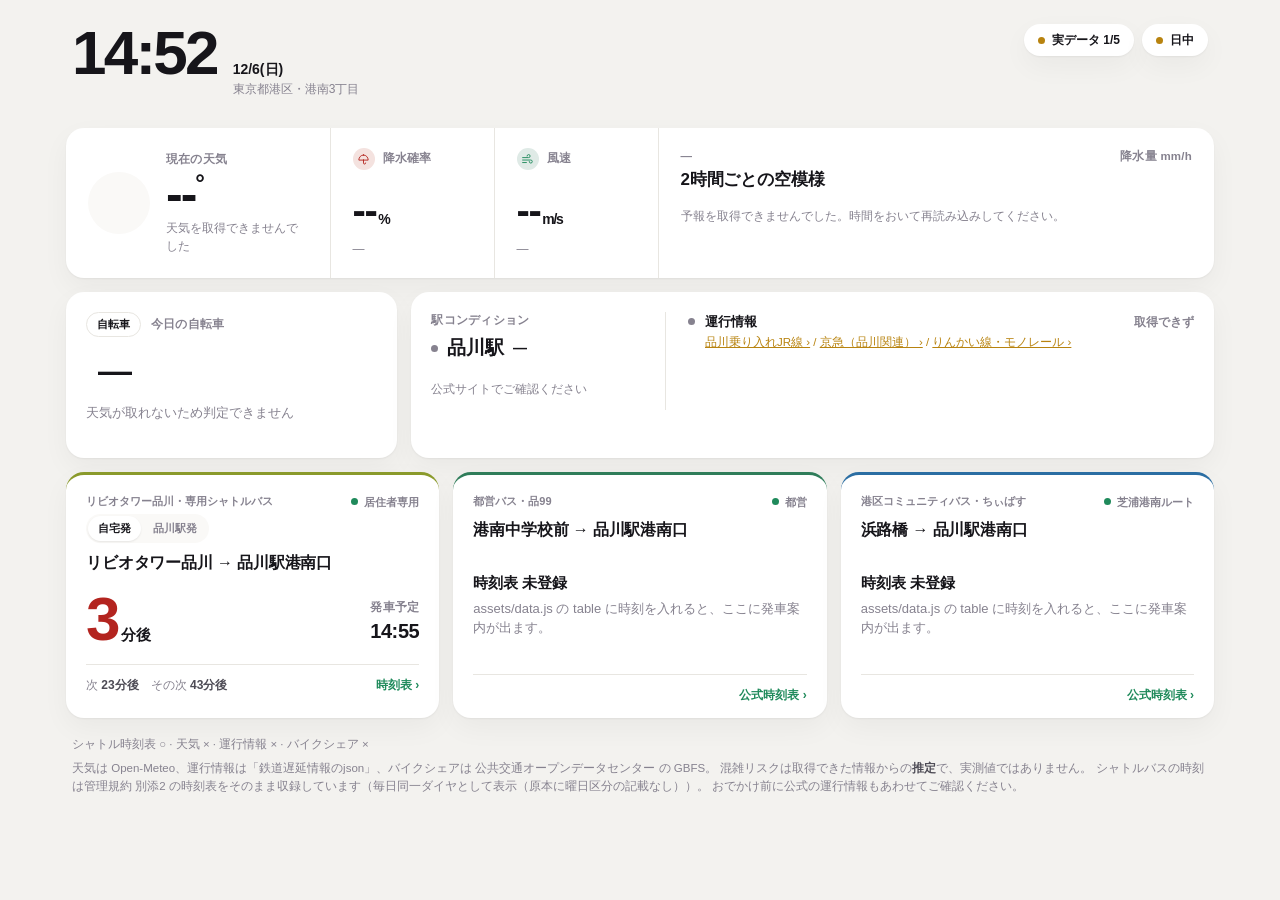
==== commit 09609752: "ダッシュボードをリポジトリのルートに戻す Vercel 側で Root Directory の設定が必要だったのは、ルートに Progate の index.html があってダッシュボードと衝突して" ====
--- a/index.html
+++ b/index.html
@@ -1,90 +1,148 @@
 <!DOCTYPE html>
-<html>
+<html lang="ja">
 <head>
-  <meta charset="utf-8">
-  <meta name="viewport" content="width=device-width, initial-scale=1.0">
-  <title>Progate</title>
-  <link href="https://maxcdn.bootstrapcdn.com/font-awesome/4.7.0/css/font-awesome.min.css" rel="stylesheet" integrity="sha384-wvfXpqpZZVQGK6TAh5PVlGOfQNHSoD2xbE+QkPxCAFlNEevoEH3Sl0sibVcOQVnN" crossorigin="anonymous">
-  <link rel="stylesheet" type="text/css" href="stylesheet.css">
+<meta charset="utf-8">
+<meta name="viewport" content="width=device-width, initial-scale=1, viewport-fit=cover">
+<title>リビオタワー品川 ダッシュボード</title>
+<meta name="description" content="港南3丁目の天気・品川駅の運行状況・専用シャトルバスの発車案内をまとめたダッシュボード。">
+<!-- 居住者専用のシャトル時刻表を載せているため検索避け。公開してよければこの行を消す -->
+<meta name="robots" content="noindex, nofollow">
+<meta name="theme-color" content="#f3f2ef" media="(prefers-color-scheme: light)">
+<meta name="theme-color" content="#141416" media="(prefers-color-scheme: dark)">
+<link rel="stylesheet" href="assets/style.css">
+<link rel="icon" href="data:image/svg+xml,<svg xmlns='http://www.w3.org/2000/svg' viewBox='0 0 100 100'><text y='.9em' font-size='90'>🚌</text></svg>">
 </head>
 <body>
-  <header>
-    <div class="container">
-      <div class="header-left">
-        <img class="logo" src="https://prog-8.com/images/html/advanced/main_logo.png">
-      </div>
-      <span class="fa fa-bars menu-icon"></span>
-      <div class="header-right">
-        <a href="#">レッスン</a>
-        <a href="#">新規登録</a>
-        <a href="#" class="login">ログイン</a>
+
+<div id="mock-banner" class="mock-banner" hidden>モックデータを表示中（?mock=1）— 実際の値ではありません</div>
+
+<main class="wrap">
+
+  <header class="topbar">
+    <div class="now">
+      <div class="clock" id="clock">--:--</div>
+      <div class="now-meta">
+        <div class="now-date" id="date">—</div>
+        <div class="now-place" id="place">—</div>
       </div>
     </div>
+    <div class="topbar-right">
+      <span class="pill" id="data-pill"><i class="dot dot-idle"></i><span id="data-pill-text">読み込み中</span></span>
+      <span class="pill" id="mode-pill"><i class="dot dot-mode"></i><span id="mode-pill-text">—</span></span>
+    </div>
   </header>
-  <div class="top-wrapper">
-    <div class="container">
-      <h1>LEARN TO CODE.<br>LEARN TO BE CREATIVE.</h1>
-      <p>Progateはオンラインプログラミング学習サービスです。<br>初心者にもやさしいスライドとレッスンで、ウェブサービスを作りながらプログラミングを学んでいきましょう。</p>
-      <div class="btn-wrapper">
-        <a href="#" class="btn signup">新規登録はこちらから！！！！</a>
-        <p>or</p>
-        <a href="#" class="btn facebook"><span class="fa fa-facebook"></span>Facebookで登録</a>
-        <a href="#" class="btn twitter"><span class="fa fa-twitter"></span>Twitterで登録</a>
-      </div>
-    </div>
-  </div>
-  <div class="lesson-wrapper">
-    <div class="container">
-      <div class="heading">
-        <h2>Learn Where to Get Started!</h2>
-      </div>
-      <div class="lessons">
-        <div class="lesson">
-          <div class="lesson-icon">
-            <img src="https://prog-8.com/images/html/advanced/html.png">
-            <p>HTML & CSS</p>
+
+  <div id="alert-slot"></div>
+
+  <!-- 天気 -->
+  <section class="card weather-card" id="weather-card" aria-labelledby="weather-h">
+    <h2 class="sr-only" id="weather-h">天気</h2>
+    <div class="weather-grid">
+
+      <div class="wx-now">
+        <div class="wx-icon" id="wx-icon"></div>
+        <div>
+          <div class="label">現在の天気</div>
+          <div class="temp-row">
+            <span class="temp" id="wx-temp">--</span><span class="deg">°</span>
           </div>
-          <p class="text-contents">ウェブページの作成に使用される言語です。HTMLとCSSを組み合わせることで、静的なページを作り上げることができます。</p>
-        </div>
-        <div class="lesson">
-          <div class="lesson-icon">
-            <img src="https://prog-8.com/images/html/advanced/jQuery.png">
-            <p>jQuery</p>
-          </div>
-          <p class="text-contents">素敵な動きを手軽に実装できるJavaScriptライブラリです。 アニメーション効果をつけたり、Ajax（エイジャックス）を使って外部ファイルを読み込んだりと色々なことができます。</p>
-        </div>
-        <div class="lesson">
-          <div class="lesson-icon">
-            <img src="https://prog-8.com/images/html/advanced/ruby.png">
-            <p>Ruby</p>
-          </div>
-          <p class="text-contents">オープンソースの動的なプログラミング言語で、 シンプルさと高い生産性を備えています。大きなWebアプリケーションから小さな日用ツールまで、さまざまなソフトウェアを作ることができます。</p>
-        </div>
-        <div class="lesson">
-          <div class="lesson-icon">
-            <img src="https://prog-8.com/images/html/advanced/php.png">
-            <p>PHP</p>
-          </div>
-          <p class="text-contents">HTMLだけではページの内容を変えることはできません。PHPはHTMLにプログラムを埋め込み、それを可能にします。</p>
+          <div class="sub" id="wx-desc">—</div>
+          <div class="chip" id="wx-uv" hidden></div>
         </div>
       </div>
-      <div class="clear"></div>
+
+      <div class="wx-metric">
+        <div class="metric-head"><i class="ico ico-rain" id="pop-ico"></i><span class="label">降水確率</span></div>
+        <div class="metric-value"><span id="wx-pop">--</span><span class="unit">%</span></div>
+        <div class="sub" id="wx-mm">—</div>
+      </div>
+
+      <div class="wx-metric">
+        <div class="metric-head"><i class="ico ico-wind"></i><span class="label">風速</span></div>
+        <div class="metric-value"><span id="wx-wind">--</span><span class="unit">m/s</span></div>
+        <div class="sub" id="wx-gust">—</div>
+      </div>
+
+      <div class="wx-hourly">
+        <div class="hourly-head">
+          <div>
+            <div class="label" id="hourly-place">—</div>
+            <div class="h-title">2時間ごとの空模様</div>
+          </div>
+          <div class="label">降水量 mm/h</div>
+        </div>
+        <div class="hourly-scroll"><div class="hourly" id="hourly"></div></div>
+      </div>
+
     </div>
+  </section>
+
+  <!-- 自転車 + 駅コンディション -->
+  <div class="split">
+    <section class="card bike-card" id="bike-card" aria-labelledby="bike-h">
+      <h2 class="sr-only" id="bike-h">自転車</h2>
+      <div class="bike-top">
+        <span class="tag" id="bike-tag">自転車</span>
+        <span class="label" id="bike-when">今日の自転車</span>
+      </div>
+      <div class="bike-verdict"><span class="bike-mark" id="bike-mark"></span><span id="bike-word">—</span></div>
+      <p class="bike-reason" id="bike-reason">判定中…</p>
+      <div class="bike-legs" id="bike-legs"></div>
+    </section>
+
+    <section class="card station-card" aria-labelledby="station-h">
+      <h2 class="sr-only" id="station-h">駅コンディション</h2>
+      <div class="station-grid">
+        <div class="station-left">
+          <div class="label">駅コンディション</div>
+          <div class="station-name"><i class="dot" id="station-dot"></i>品川駅 <b id="station-state">—</b></div>
+          <p class="sub" id="station-note">—</p>
+        </div>
+        <div class="station-lines" id="station-lines"></div>
+      </div>
+    </section>
   </div>
-  <div class="message-wrapper">
-    <div class="container">
-      <div class="heading">
-        <h2>さぁ、あなたもProgateでプログラミングを学んでみませんか?</h2>
-        <h3>Let's learn to code, learn to be creative!</h3>
+
+  <!-- バス -->
+  <section class="routes" id="routes" aria-label="バス発車案内"></section>
+
+  <!-- バイクシェア -->
+  <section class="card share-card" id="share-card" hidden aria-labelledby="share-h">
+    <div class="share-head">
+      <div>
+        <div class="label">ドコモ・バイクシェア</div>
+        <h2 class="h-title" id="share-h">近くのポート</h2>
       </div>
-      <span class="btn message">さっそく開発する</span>
+      <div class="label" id="share-updated"></div>
     </div>
+    <div class="ports" id="ports"></div>
+  </section>
+
+  <footer class="foot">
+    <p id="sources">—</p>
+    <p class="foot-note">
+      天気は Open-Meteo、運行情報は「鉄道遅延情報のjson」、バイクシェアは 公共交通オープンデータセンター の GBFS。
+      混雑リスクは取得できた情報からの<b>推定</b>で、実測値ではありません。
+      シャトルバスの時刻は管理規約 別添2 の時刻表をそのまま収録しています（<span id="shuttle-note"></span>）。
+      おでかけ前に公式の運行情報もあわせてご確認ください。
+    </p>
+  </footer>
+
+</main>
+
+<!-- 時刻表モーダル -->
+<div class="modal" id="modal" hidden>
+  <div class="modal-backdrop" data-close></div>
+  <div class="modal-box" role="dialog" aria-modal="true" aria-labelledby="modal-title">
+    <div class="modal-head">
+      <h2 id="modal-title">時刻表</h2>
+      <button class="modal-close" type="button" data-close aria-label="閉じる">×</button>
+    </div>
+    <div class="modal-body" id="modal-body"></div>
   </div>
-  <footer>
-    <div class="container">
-      <img src="https://prog-8.com/images/html/advanced/footer_logo.png">
-      <p>Learn to Code, Learn to be Creative.</p>
-    </div>
-  </footer>
+</div>
+
+<script src="assets/data.js"></script>
+<script src="assets/app.js"></script>
 </body>
 </html>
--- a/assets/style.css
+++ b/assets/style.css
@@ -0,0 +1,445 @@
+/* リビオタワー品川 ダッシュボード */
+
+:root {
+  --bg: #f3f2ef;
+  --card: #ffffff;
+  --card-2: #faf9f7;
+  --line: #e8e6e1;
+  --ink: #16151a;
+  --ink-2: #4d4b55;
+  --muted: #86828f;
+  --green: #1f8a5b;
+  --blue: #3d6f96;
+  --amber: #b8830f;
+  --red: #b3241f;
+  --deep: #5d201d;
+  --deep-ink: #f6e9e6;
+  --shadow: 0 1px 2px rgba(20,18,25,.05), 0 10px 28px rgba(20,18,25,.045);
+  --r: 18px;
+  --tabular: "tnum" 1, "lnum" 1;
+}
+
+@media (prefers-color-scheme: dark) {
+  :root:not([data-theme="light"]) {
+    --bg: #141416;
+    --card: #1d1d20;
+    --card-2: #232326;
+    --line: #2e2e33;
+    --ink: #f2f1ef;
+    --ink-2: #c3c1c9;
+    --muted: #8d8a95;
+    --green: #4bbd88;
+    --blue: #7aaed6;
+    --amber: #e0ab44;
+    --red: #f0776f;
+    --deep: #4a1a17;
+    --deep-ink: #fbe7e4;
+    --shadow: 0 1px 2px rgba(0,0,0,.4), 0 10px 28px rgba(0,0,0,.28);
+  }
+}
+
+* { box-sizing: border-box; }
+
+[hidden] { display: none !important; }
+
+html { -webkit-text-size-adjust: 100%; }
+
+body {
+  margin: 0;
+  background: var(--bg);
+  color: var(--ink);
+  font-family: -apple-system, BlinkMacSystemFont, "Helvetica Neue", "Hiragino Sans",
+               "Hiragino Kaku Gothic ProN", "Noto Sans JP", "Yu Gothic UI", Meiryo, sans-serif;
+  font-size: 14px;
+  line-height: 1.5;
+  -webkit-font-smoothing: antialiased;
+}
+
+.sr-only {
+  position: absolute; width: 1px; height: 1px; padding: 0; margin: -1px;
+  overflow: hidden; clip: rect(0 0 0 0); white-space: nowrap; border: 0;
+}
+
+.wrap {
+  max-width: 1180px;
+  margin: 0 auto;
+  padding: 20px 16px 40px;
+  padding-left: max(16px, env(safe-area-inset-left));
+  padding-right: max(16px, env(safe-area-inset-right));
+  display: flex;
+  flex-direction: column;
+  gap: 14px;
+}
+
+.card {
+  background: var(--card);
+  border-radius: var(--r);
+  box-shadow: var(--shadow);
+  padding: 20px;
+}
+
+.label {
+  font-size: 11.5px;
+  font-weight: 600;
+  color: var(--muted);
+  letter-spacing: .02em;
+}
+
+.sub { font-size: 12px; color: var(--muted); }
+
+.h-title { font-size: 17px; font-weight: 700; margin: 2px 0 0; letter-spacing: -.01em; }
+
+/* ---------- モックバナー ---------- */
+.mock-banner {
+  background: var(--amber);
+  color: #fff;
+  text-align: center;
+  padding: 7px 12px;
+  font-size: 12px;
+  font-weight: 700;
+}
+
+/* ---------- トップバー ---------- */
+.topbar {
+  display: flex;
+  align-items: flex-start;
+  justify-content: space-between;
+  gap: 16px;
+  flex-wrap: wrap;
+  padding: 4px 6px 0;
+}
+
+.now { display: flex; align-items: baseline; gap: 16px; min-width: 0; }
+
+.clock {
+  font-size: clamp(44px, 8vw, 62px);
+  font-weight: 800;
+  line-height: .95;
+  letter-spacing: -.045em;
+  font-variant-numeric: tabular-nums;
+  font-feature-settings: var(--tabular);
+}
+
+.now-meta { padding-bottom: 2px; }
+.now-date { font-size: 14px; font-weight: 700; }
+.now-place { font-size: 12px; color: var(--muted); }
+
+.topbar-right { display: flex; gap: 8px; align-items: center; flex-wrap: wrap; }
+
+.pill {
+  display: inline-flex;
+  align-items: center;
+  gap: 7px;
+  background: var(--card);
+  border-radius: 999px;
+  padding: 7px 14px;
+  font-size: 12px;
+  font-weight: 700;
+  box-shadow: var(--shadow);
+  white-space: nowrap;
+}
+
+.dot { width: 7px; height: 7px; border-radius: 50%; background: var(--muted); flex: none; }
+.dot-ok { background: var(--green); }
+.dot-warn { background: var(--amber); }
+.dot-bad { background: var(--red); }
+.dot-mode { background: var(--amber); }
+
+/* ---------- アラート ---------- */
+.alert {
+  background: var(--deep);
+  color: var(--deep-ink);
+  border-radius: var(--r);
+  padding: 20px 24px;
+  display: flex;
+  gap: 20px;
+  align-items: center;
+  flex-wrap: wrap;
+}
+
+.alert-mark {
+  width: 40px; height: 40px; flex: none;
+  border-radius: 50%;
+  border: 1.5px solid rgba(255,255,255,.5);
+  display: grid; place-items: center;
+  font-size: 20px; font-weight: 700;
+}
+
+.alert-main { flex: 1 1 300px; min-width: 0; }
+.alert-kicker { font-size: 12px; font-weight: 700; opacity: .8; }
+.alert-title { font-size: clamp(20px, 3vw, 26px); font-weight: 800; margin: 2px 0 10px; letter-spacing: -.01em; }
+.alert-tags { display: flex; gap: 8px; flex-wrap: wrap; }
+.alert-tag {
+  font-size: 11.5px; font-weight: 600;
+  background: rgba(255,255,255,.13);
+  padding: 5px 11px; border-radius: 999px;
+}
+.alert-aside { flex: 0 1 260px; }
+.alert-aside .label { color: rgba(255,255,255,.65); }
+.alert-aside b { font-size: 15px; display: block; margin-top: 3px; }
+
+/* ---------- 天気 ---------- */
+.weather-card { padding: 0; overflow: hidden; }
+
+.weather-grid {
+  display: grid;
+  grid-template-columns: minmax(230px, 1fr) minmax(130px, .62fr) minmax(130px, .62fr) minmax(340px, 2.1fr);
+}
+
+.weather-grid > * { padding: 20px 22px; border-right: 1px solid var(--line); }
+.weather-grid > *:last-child { border-right: 0; }
+
+.wx-now { display: flex; align-items: center; gap: 16px; }
+
+.wx-icon {
+  width: 62px; height: 62px; flex: none;
+  border-radius: 50%;
+  display: grid; place-items: center;
+  background: var(--card-2);
+}
+.wx-icon svg { width: 34px; height: 34px; }
+
+.metric-head { display: flex; align-items: center; gap: 8px; }
+
+.ico { width: 22px; height: 22px; border-radius: 50%; display: inline-grid; place-items: center; flex: none; }
+.ico svg { width: 13px; height: 13px; }
+.ico-rain { background: #f4e2df; color: var(--red); }
+.ico-wind { background: #dfeae6; color: var(--green); }
+@media (prefers-color-scheme: dark) {
+  :root:not([data-theme="light"]) .ico-rain { background: #3a2320; }
+  :root:not([data-theme="light"]) .ico-wind { background: #1e332c; }
+}
+
+.metric-value {
+  display: flex; align-items: baseline; gap: 2px;
+  margin-top: 10px;
+  font-size: clamp(30px, 4vw, 40px);
+  font-weight: 800;
+  letter-spacing: -.035em;
+  font-variant-numeric: tabular-nums;
+}
+.metric-value .unit { font-size: 14px; font-weight: 700; }
+.metric-value.is-high { color: var(--red); }
+.metric-value.is-mid { color: var(--amber); }
+
+.hourly-head { display: flex; justify-content: space-between; align-items: flex-start; gap: 12px; margin-bottom: 14px; }
+
+.hourly-scroll { overflow-x: auto; margin: 0 -22px; padding: 0 22px; scrollbar-width: thin; }
+.hourly { display: grid; grid-auto-flow: column; grid-auto-columns: minmax(52px, 1fr); gap: 4px; }
+
+.hr { text-align: center; }
+.hr-time { font-size: 12px; font-weight: 700; color: var(--ink-2); }
+.hr-icon { width: 34px; height: 34px; margin: 7px auto 6px; border-radius: 50%; background: var(--card-2); display: grid; place-items: center; }
+.hr-icon svg { width: 19px; height: 19px; }
+.hr-pop { font-size: 12px; font-weight: 700; color: var(--blue); }
+.hr-pop.is-high { color: var(--red); }
+.hr-pop.is-mid { color: var(--amber); }
+.hr-mm { font-size: 12px; font-weight: 700; color: var(--blue); margin-top: 3px; }
+.hr-mm.is-high { color: var(--red); }
+.hr.is-now .hr-time { color: var(--ink); }
+.hr.is-now .hr-icon { outline: 2px solid var(--line); }
+
+/* 天気アイコンの色づけ */
+.t-rain  { background: #3d6f96; color: #fff; }
+.t-snow  { background: #e6edf2; color: #4b7f9e; }
+.t-clear { background: #f6ead0; color: #b8830f; }
+.t-cloud { background: #eceae6; color: #6f6c78; }
+@media (prefers-color-scheme: dark) {
+  :root:not([data-theme="light"]) .t-clear { background: #3a3122; color: #e0ab44; }
+  :root:not([data-theme="light"]) .t-cloud { background: #2a2a2e; color: #b0adb8; }
+  :root:not([data-theme="light"]) .t-snow  { background: #23303a; color: #9dc4dd; }
+}
+
+.temp-row { display: flex; align-items: flex-start; line-height: 1; }
+.temp {
+  font-size: clamp(38px, 5vw, 50px);
+  font-weight: 800;
+  letter-spacing: -.04em;
+  font-variant-numeric: tabular-nums;
+}
+.deg { font-size: 24px; font-weight: 700; margin-top: 2px; }
+
+.chip {
+  display: inline-block;
+  margin-top: 7px;
+  font-size: 11px; font-weight: 600;
+  border: 1px solid var(--line);
+  border-radius: 999px;
+  padding: 3px 9px;
+  color: var(--muted);
+}
+
+/* ---------- 自転車 + 駅 ---------- */
+.split { display: grid; grid-template-columns: minmax(240px, .95fr) minmax(320px, 2.3fr); gap: 14px; }
+
+.bike-card { display: flex; flex-direction: column; gap: 8px; }
+.bike-card.is-avoid { background: var(--deep); color: var(--deep-ink); }
+.bike-card.is-avoid .label,
+.bike-card.is-avoid .bike-reason { color: rgba(255,255,255,.72); }
+
+.bike-top { display: flex; align-items: center; gap: 10px; }
+.tag {
+  font-size: 11px; font-weight: 700;
+  border: 1px solid var(--line);
+  border-radius: 999px; padding: 3px 10px;
+}
+.bike-card.is-avoid .tag { border-color: rgba(255,255,255,.35); }
+
+.bike-verdict { display: flex; align-items: center; gap: 12px; font-size: clamp(26px, 4vw, 34px); font-weight: 800; letter-spacing: -.02em; }
+.bike-mark { font-size: 30px; line-height: 1; }
+.bike-card.is-ok .bike-verdict { color: var(--green); }
+.bike-card.is-caution .bike-verdict { color: var(--amber); }
+
+.bike-reason { margin: 0; font-size: 12.5px; color: var(--muted); }
+
+.bike-legs { display: flex; gap: 8px; flex-wrap: wrap; margin-top: auto; padding-top: 8px; }
+.leg {
+  font-size: 12px; font-weight: 700;
+  border: 1px solid var(--line);
+  border-radius: 999px; padding: 4px 11px;
+  display: inline-flex; gap: 6px; align-items: center;
+}
+.bike-card.is-avoid .leg { border-color: rgba(255,255,255,.28); }
+
+/* ---------- 駅 ---------- */
+.station-grid { display: grid; grid-template-columns: minmax(180px, .8fr) minmax(280px, 2fr); gap: 22px; }
+.station-left { display: flex; flex-direction: column; justify-content: center; gap: 5px; }
+.station-name { font-size: 19px; font-weight: 800; display: flex; align-items: center; gap: 9px; letter-spacing: -.01em; }
+.station-name b { font-size: 14px; font-weight: 700; }
+.station-name b.is-bad { color: var(--red); }
+.station-name b.is-warn { color: var(--amber); }
+.station-name b.is-ok { color: var(--green); }
+
+.station-lines { border-left: 1px solid var(--line); padding-left: 22px; display: flex; flex-direction: column; gap: 12px; }
+.line-row { display: flex; gap: 10px; align-items: flex-start; }
+.line-row .dot { margin-top: 6px; }
+.line-main { flex: 1; min-width: 0; }
+.line-head { display: flex; justify-content: space-between; gap: 12px; align-items: baseline; }
+.line-name { font-size: 13px; font-weight: 700; }
+.line-state { font-size: 12px; font-weight: 700; white-space: nowrap; }
+.line-state.is-bad { color: var(--red); }
+.line-state.is-warn { color: var(--amber); }
+.line-state.is-ok { color: var(--muted); }
+.line-detail { font-size: 11.5px; color: var(--amber); margin: 2px 0 0; }
+.line-detail a { color: inherit; }
+
+/* ---------- バス ---------- */
+.routes { display: grid; grid-template-columns: repeat(auto-fit, minmax(290px, 1fr)); gap: 14px; }
+
+.route {
+  background: var(--card);
+  border-radius: var(--r);
+  box-shadow: var(--shadow);
+  border-top: 3px solid var(--accent, var(--line));
+  padding: 18px 20px 14px;
+  display: flex;
+  flex-direction: column;
+  gap: 4px;
+}
+
+.route-head { display: flex; justify-content: space-between; gap: 12px; align-items: baseline; }
+.route-badge { font-size: 11px; font-weight: 700; color: var(--muted); display: inline-flex; align-items: center; gap: 6px; }
+.route-title { font-size: 16px; font-weight: 700; margin: 4px 0 12px; letter-spacing: -.01em; }
+
+.route-body { display: flex; align-items: flex-end; justify-content: space-between; gap: 14px; }
+.countdown { display: flex; align-items: baseline; gap: 4px; }
+.countdown b {
+  font-size: clamp(48px, 7vw, 62px);
+  font-weight: 800;
+  line-height: .9;
+  letter-spacing: -.05em;
+  font-variant-numeric: tabular-nums;
+}
+.countdown span { font-size: 15px; font-weight: 700; }
+.countdown.is-soon b { color: var(--red); }
+
+.route-when { text-align: right; }
+.route-when .label { display: block; }
+.route-when b { font-size: 20px; font-weight: 800; font-variant-numeric: tabular-nums; letter-spacing: -.02em; }
+
+.route-foot {
+  display: flex; justify-content: space-between; gap: 12px; align-items: center;
+  border-top: 1px solid var(--line);
+  margin-top: 14px; padding-top: 11px;
+  font-size: 12px; color: var(--muted);
+}
+.route-foot b { color: var(--ink-2); font-variant-numeric: tabular-nums; }
+.route-link { color: var(--green); font-weight: 700; text-decoration: none; background: none; border: 0; cursor: pointer; font-size: 12px; font-family: inherit; padding: 0; }
+.route-link:hover { text-decoration: underline; }
+
+.route-empty { font-size: 13px; color: var(--muted); padding: 14px 0 18px; }
+.route-empty b { display: block; color: var(--ink); font-size: 15px; margin-bottom: 4px; }
+
+.dirs { align-self: flex-start; display: inline-flex; background: var(--card-2); border-radius: 999px; padding: 2px; gap: 2px; }
+.dirs button {
+  border: 0; background: none; cursor: pointer;
+  font: inherit; font-size: 11px; font-weight: 700; color: var(--muted);
+  padding: 4px 10px; border-radius: 999px;
+}
+.dirs button[aria-pressed="true"] { background: var(--card); color: var(--ink); box-shadow: 0 1px 2px rgba(0,0,0,.08); }
+
+/* ---------- バイクシェア ---------- */
+.share-head { display: flex; justify-content: space-between; align-items: flex-start; gap: 12px; margin-bottom: 14px; }
+.ports { display: grid; grid-template-columns: repeat(auto-fit, minmax(210px, 1fr)); gap: 12px; }
+.port { border: 1px solid var(--line); border-radius: 14px; padding: 13px 15px; }
+.port-name { font-size: 12px; font-weight: 700; display: flex; align-items: center; gap: 7px; margin-bottom: 10px; }
+.port-name .tag { font-size: 10px; padding: 2px 7px; }
+.port-nums { display: flex; gap: 26px; }
+.port-num b { font-size: 26px; font-weight: 800; letter-spacing: -.03em; font-variant-numeric: tabular-nums; display: block; line-height: 1.1; }
+.port-num.is-low b { color: var(--red); }
+.port-foot { font-size: 11px; color: var(--muted); margin-top: 9px; }
+
+/* ---------- フッター ---------- */
+.foot { color: var(--muted); font-size: 11.5px; padding: 4px 6px; }
+.foot p { margin: 0 0 6px; }
+.foot b { color: var(--ink-2); }
+.foot-note { line-height: 1.6; }
+
+/* ---------- モーダル ---------- */
+.modal { position: fixed; inset: 0; z-index: 50; display: grid; place-items: center; padding: 16px; }
+.modal-backdrop { position: absolute; inset: 0; background: rgba(20,18,25,.45); }
+.modal-box {
+  position: relative;
+  background: var(--card);
+  border-radius: var(--r);
+  box-shadow: 0 20px 60px rgba(0,0,0,.3);
+  width: min(620px, 100%);
+  max-height: min(80vh, 720px);
+  display: flex; flex-direction: column;
+}
+.modal-head { display: flex; justify-content: space-between; align-items: center; gap: 12px; padding: 18px 20px 12px; border-bottom: 1px solid var(--line); }
+.modal-head h2 { font-size: 16px; margin: 0; }
+.modal-close { border: 0; background: none; font-size: 24px; line-height: 1; cursor: pointer; color: var(--muted); padding: 0 4px; }
+.modal-body { overflow-y: auto; padding: 16px 20px 22px; }
+
+.tt { width: 100%; border-collapse: collapse; font-variant-numeric: tabular-nums; }
+.tt caption { text-align: left; font-size: 12px; font-weight: 700; color: var(--muted); padding: 12px 0 8px; }
+.tt th, .tt td { border-bottom: 1px solid var(--line); padding: 7px 8px; text-align: left; vertical-align: baseline; }
+.tt th { width: 54px; font-size: 13px; font-weight: 800; color: var(--muted); }
+.tt td { font-size: 14px; letter-spacing: .04em; }
+.tt .mnow { background: var(--card-2); border-radius: 5px; padding: 1px 4px; font-weight: 800; }
+
+/* ---------- レスポンシブ ---------- */
+@media (max-width: 1080px) {
+  .weather-grid { grid-template-columns: minmax(220px, 1.2fr) 1fr 1fr; }
+  .wx-hourly { grid-column: 1 / -1; border-top: 1px solid var(--line); border-right: 0; }
+  .split { grid-template-columns: 1fr; }
+}
+
+@media (max-width: 760px) {
+  .wrap { padding: 14px 12px 32px; gap: 12px; }
+  .card { padding: 16px; }
+  .weather-grid { grid-template-columns: 1fr 1fr; }
+  .wx-now { grid-column: 1 / -1; border-right: 0; border-bottom: 1px solid var(--line); }
+  .weather-grid > *:nth-child(3) { border-right: 0; }
+  .station-grid { grid-template-columns: 1fr; gap: 16px; }
+  .station-lines { border-left: 0; border-top: 1px solid var(--line); padding-left: 0; padding-top: 16px; }
+  .topbar { padding: 0; }
+  .now { gap: 12px; }
+  .alert { padding: 16px 18px; gap: 14px; }
+  .alert-mark { width: 32px; height: 32px; font-size: 17px; }
+}
+
+@media (prefers-reduced-motion: no-preference) {
+  .route, .card { transition: box-shadow .2s ease; }
+}
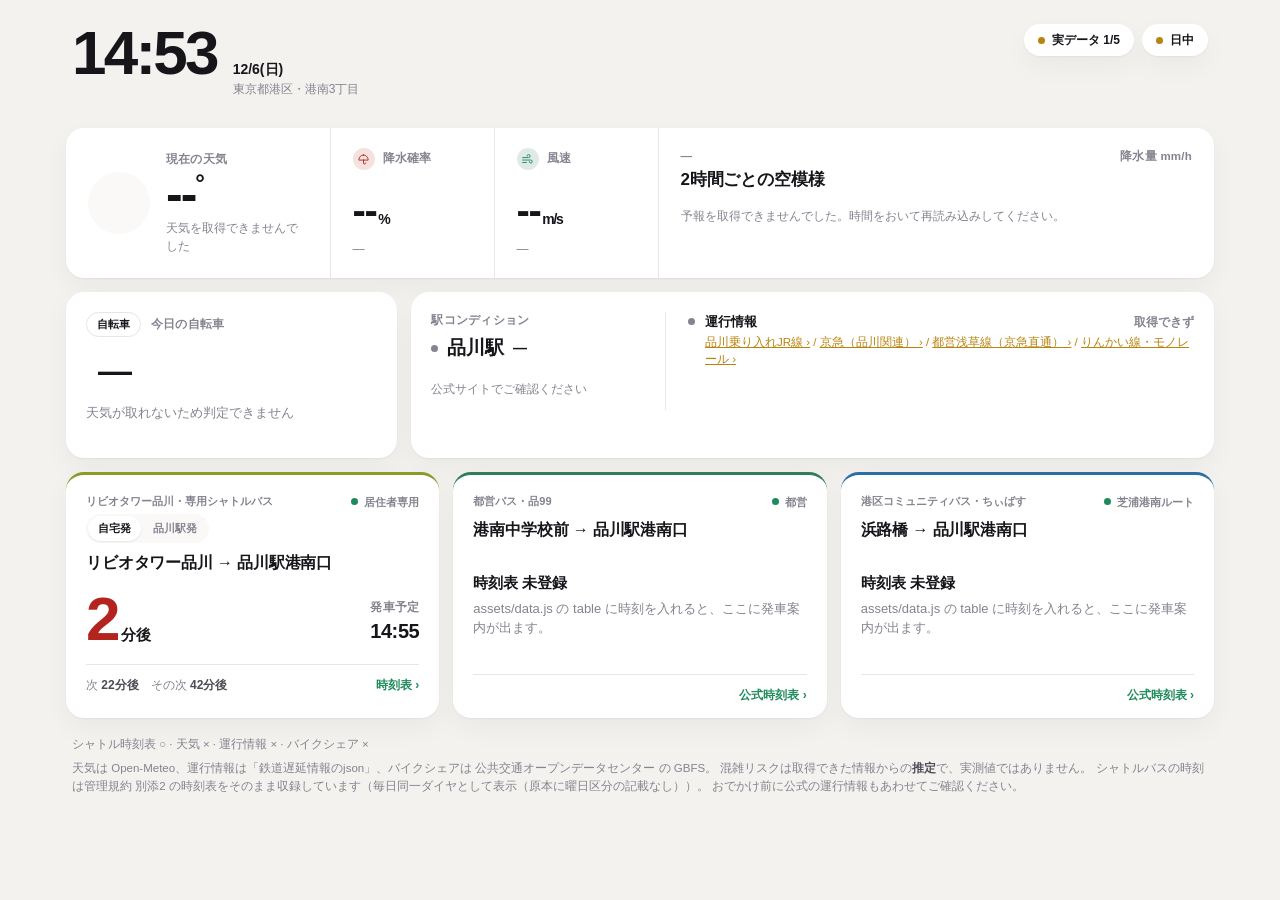
==== commit 9c967d6b: "運行情報をODPTに移行、徒歩時間を実経路で算出、HELLO CYCLINGを追加 - 運行情報: 「鉄道遅延情報のjson」は無料公開が終了しており取得できて   いなかった。ODPT の odpt" ====
--- a/index.html
+++ b/index.html
@@ -116,6 +116,7 @@
       <div class="label" id="share-updated"></div>
     </div>
     <div class="ports" id="ports"></div>
+    <div class="port-note" id="port-note"></div>
   </section>
 
   <footer class="foot">
--- a/assets/style.css
+++ b/assets/style.css
@@ -443,3 +443,7 @@
 @media (prefers-reduced-motion: no-preference) {
   .route, .card { transition: box-shadow .2s ease; }
 }
+
+.port-note { font-size: 11.5px; color: var(--muted); margin-top: 12px; }
+.port-note a { color: var(--green); font-weight: 700; text-decoration: none; }
+.port-note a:hover { text-decoration: underline; }
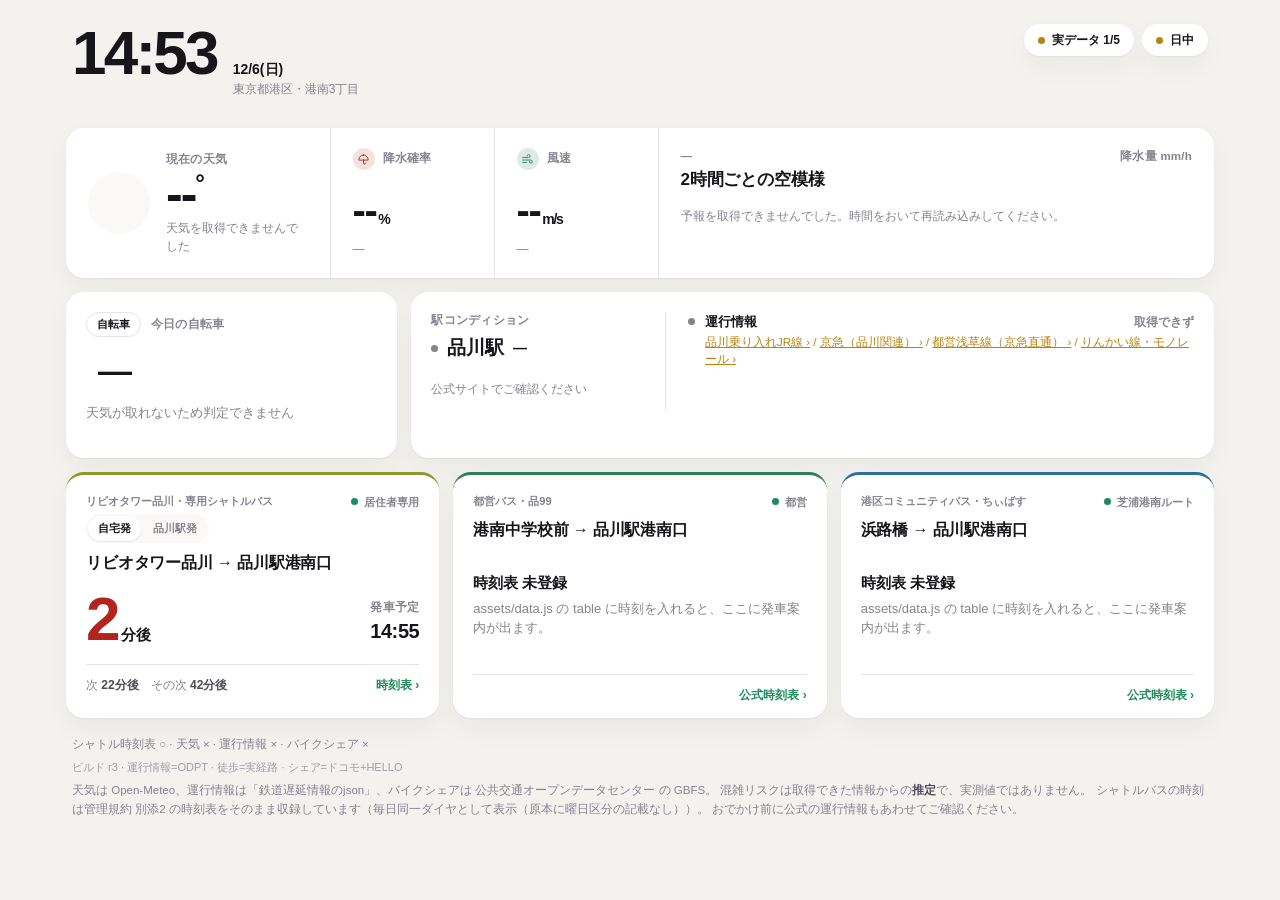
==== commit 1af8c1ef: "画面にビルド表示を追加 どの版を見ているか report だけでは判別できず、修正前のスクリーンショットと 修正後の挙動を取り違える往復が起きていた。フッターに現在のデータ構成を 短く出して、見ただけ" ====
--- a/index.html
+++ b/index.html
@@ -121,6 +121,7 @@
 
   <footer class="foot">
     <p id="sources">—</p>
+    <p id="build" class="build">—</p>
     <p class="foot-note">
       天気は Open-Meteo、運行情報は「鉄道遅延情報のjson」、バイクシェアは 公共交通オープンデータセンター の GBFS。
       混雑リスクは取得できた情報からの<b>推定</b>で、実測値ではありません。
--- a/assets/style.css
+++ b/assets/style.css
@@ -447,3 +447,5 @@
 .port-note { font-size: 11.5px; color: var(--muted); margin-top: 12px; }
 .port-note a { color: var(--green); font-weight: 700; text-decoration: none; }
 .port-note a:hover { text-decoration: underline; }
+
+.build { font-size: 11px; color: var(--muted); opacity: .75; }
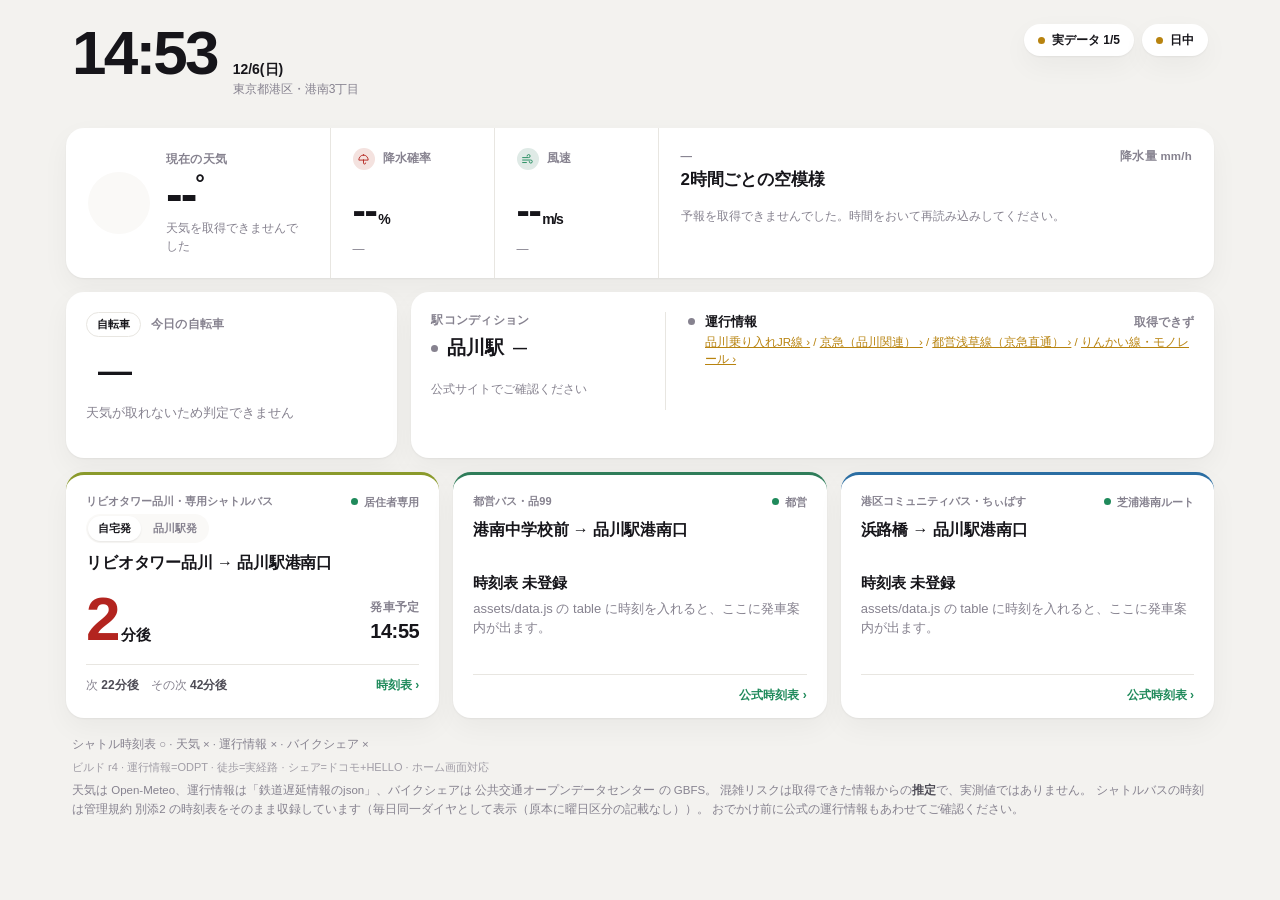
==== commit ca2c03c3: "iPhone のホーム画面に置けるようにし、LUUP をボタン化 iPhone アプリ内のデータは Web ページから読めないため、LUUP の空き状況は 取得できない。代わりに、毎朝スマホで見る前提" ====
--- a/index.html
+++ b/index.html
@@ -9,6 +9,11 @@
 <meta name="robots" content="noindex, nofollow">
 <meta name="theme-color" content="#f3f2ef" media="(prefers-color-scheme: light)">
 <meta name="theme-color" content="#141416" media="(prefers-color-scheme: dark)">
+<link rel="manifest" href="manifest.webmanifest">
+<link rel="apple-touch-icon" href="icon-180.png">
+<meta name="apple-mobile-web-app-capable" content="yes">
+<meta name="apple-mobile-web-app-status-bar-style" content="default">
+<meta name="apple-mobile-web-app-title" content="港南ダッシュ">
 <link rel="stylesheet" href="assets/style.css">
 <link rel="icon" href="data:image/svg+xml,<svg xmlns='http://www.w3.org/2000/svg' viewBox='0 0 100 100'><text y='.9em' font-size='90'>🚌</text></svg>">
 </head>
--- a/assets/style.css
+++ b/assets/style.css
@@ -449,3 +449,13 @@
 .port-note a:hover { text-decoration: underline; }
 
 .build { font-size: 11px; color: var(--muted); opacity: .75; }
+
+.luup-btn {
+  display: flex; align-items: center; gap: 10px; flex-wrap: wrap;
+  margin-top: 14px; padding: 13px 16px;
+  border: 1px solid var(--line); border-radius: 14px;
+  text-decoration: none; color: var(--ink);
+}
+.luup-btn:hover { border-color: var(--green); }
+.luup-btn b { font-size: 14px; font-weight: 700; }
+.luup-btn span { font-size: 11.5px; color: var(--muted); }
